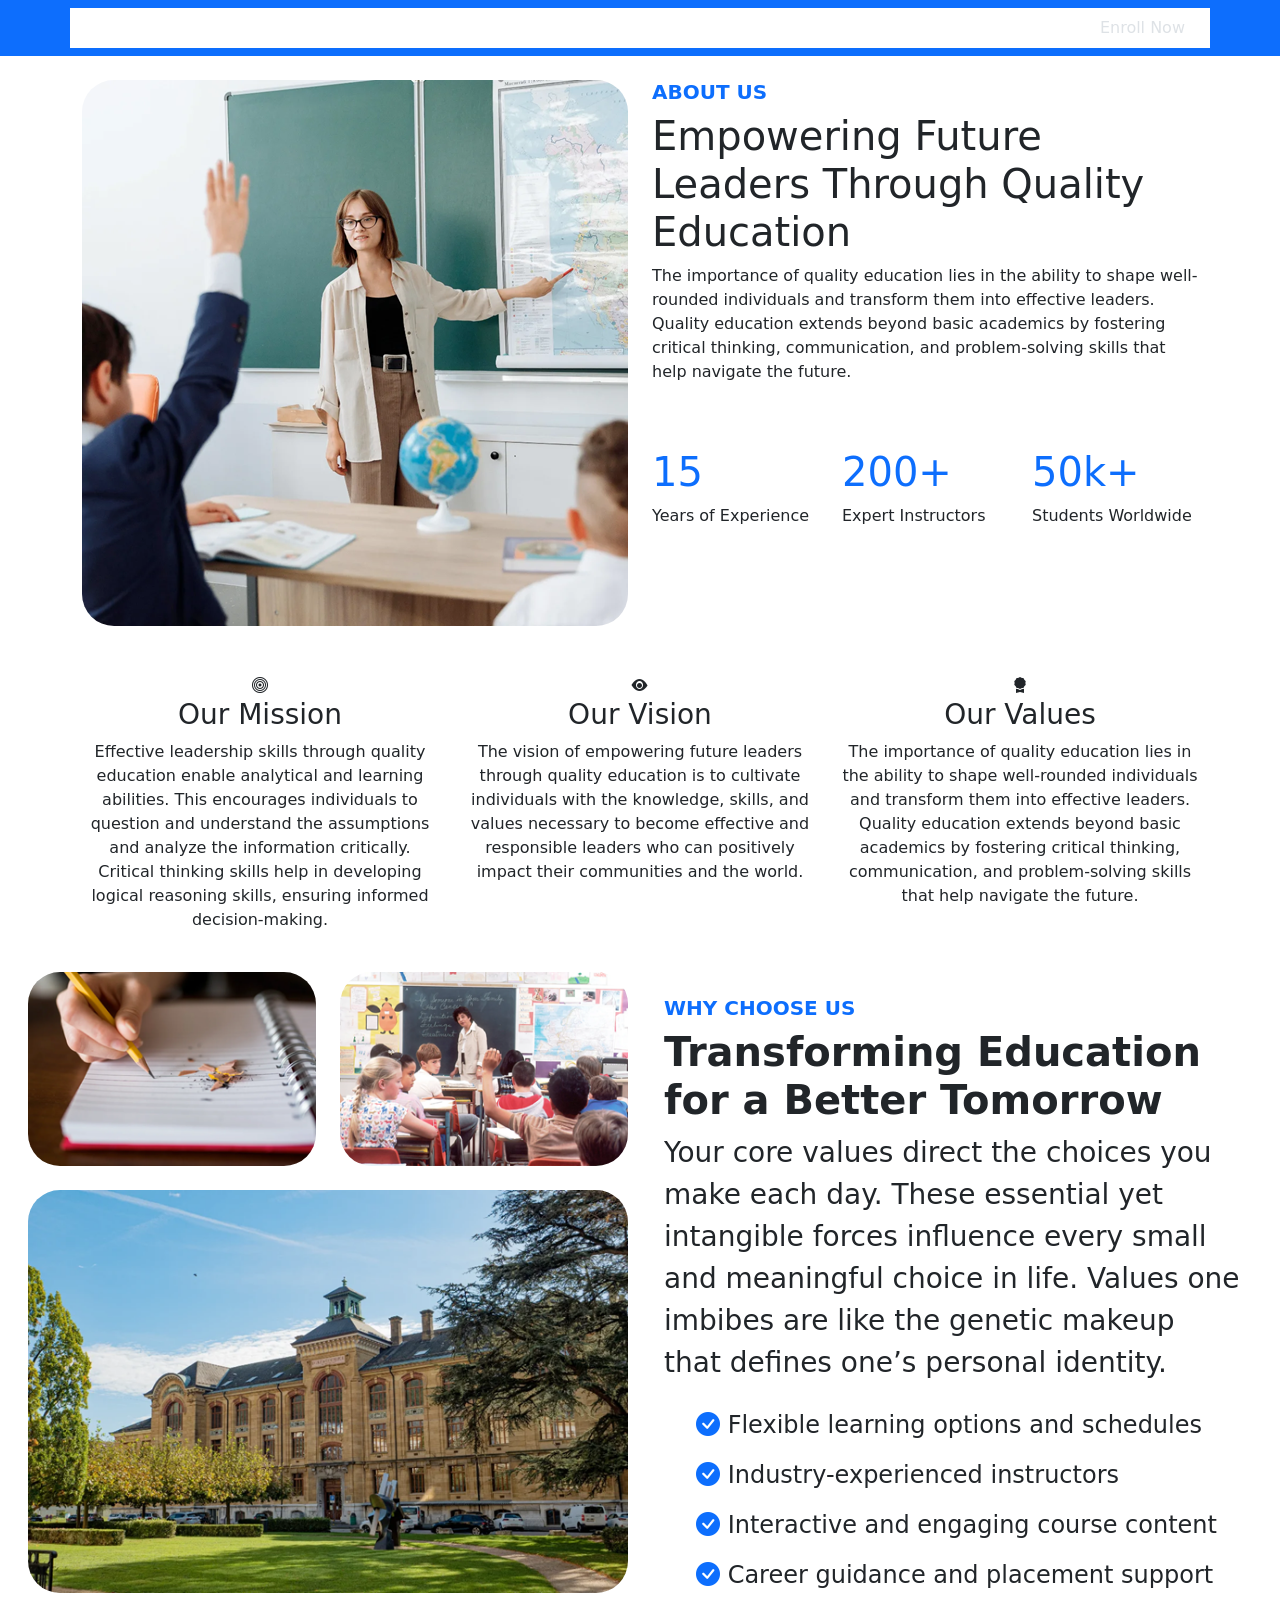
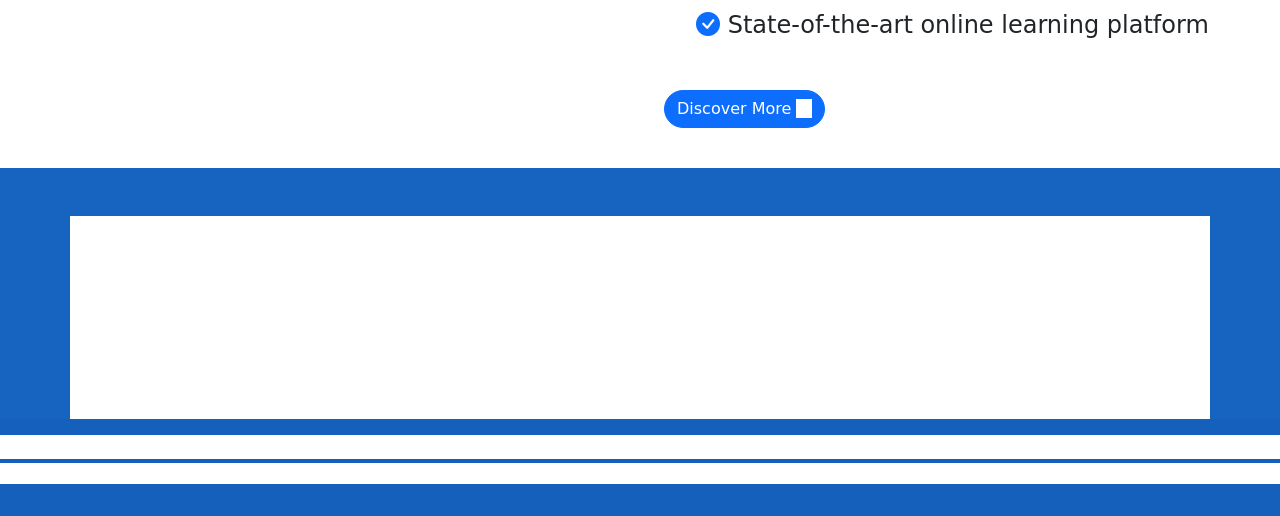
==== about.html @ 6a29ade0 "changed goat" ====
<!DOCTYPE html>
<html lang="en">
  <head>
    <meta charset="UTF-8" />
    <meta name="viewport" content="width=device-width, initial-scale=1.0" />
    <title>About Page</title>
    <!-- about page  -->
    <link
      href="https://cdn.jsdelivr.net/npm/bootstrap@5.3.7/dist/css/bootstrap.min.css"
      rel="stylesheet"/>
    <link
      rel="stylesheet"
      href="https://cdn.jsdelivr.net/npm/bootstrap-icons@1.13.1/font/bootstrap-icons.min.css"
    />
    <link rel="stylesheet" href="/dipak.css" />
    <link rel="stylesheet" href="/course.css">
  </head>
  <body>
    <header class="sticky-top">
        <nav class="navbar navbar-expand-lg navbar-dark sticky-top navbar bg-primary" data-bs-theme="dark">
            <div class="container">
                <a class="navbar-brand fw-bold" href="#">UpSkillLab</a>
                <button class="navbar-toggler" type="button" data-bs-toggle="collapse" data-bs-target="#navbarNav">
                    <span class="navbar-toggler-icon"></span>
                </button>
                <div class="collapse navbar-collapse" id="navbarNav">
                    <ul class="navbar-nav me-auto  mb-lg-0">
                         <li class="nav-item"><a class="nav-link " href="index.html">Home</a></li>
                        <li class="nav-item"><a class="nav-link active" href="about.html">About</a></li>
                        <li class="nav-item"><a class="nav-link" href="course.html">Courses</a></li>
                        <li class="nav-item"><a class="nav-link" href="instroctor.html">Instructors</a></li>
                        <li class="nav-item"><a class="nav-link" href="pricing.html">Pricing</a></li>
                        <li class="nav-item"><a class="nav-link" href="blog.html">Blog</a></li>
                        <li class="nav-item"><a class="nav-link" href="event.html">Event</a></li>
                        <li class="nav-item"><a class="nav-link" href="contact.html">Contact</a></li>
                    </ul>
                    <a href="enroll.html" class="btn btn-enroll" target="_blank">Enroll Now</a>
                </div>
            </div>
        </nav>
    </header>


    <section>
      <div class="container mb-5">
        <div class="row">
          <div class="col-md-6 mt-4">
            <img
              src="/image/education.png"
              class="rounded-5 img-fluid"
              alt="Images"
            />
          </div>
          <div class="col-md-6 mt-4">
            <h5 class="text-primary"><b>ABOUT US</b></h5>
            <h1>Empowering Future Leaders Through Quality Education</h1>
            <p>
              The importance of quality education lies in the ability to shape
              well-rounded individuals and transform them into effective
              leaders. Quality education extends beyond basic academics by
              fostering critical thinking, communication, and problem-solving
              skills that help navigate the future.
            </p>
            <div class="row  pt-5">
              <div class="col-md-4">
                <span><h1 class="text-primary">15</h1></span>
                <p>Years of Experience</p>
              </div>
              <div class="col-md-4">
                <span><h1 class="text-primary">200+</h1></span>
                <p>Expert Instructors</p>
              </div>
              <div class="col-md-4">
                <span><h1 class="text-primary">50k+</h1></span>
                <p>Students Worldwide</p>
              </div>
            </div>
          </div>
        </div>
      </div>
    </section>

    <!-- mission or vision section -->
    <section>
      <div class="container mb-4">
        <div class="row">
          <div class="col-md-4">
            <div class="centre"><i class="bi bi-bullseye"></i></div>
            <h3 class="centre">Our Mission</h3>
            <p class="centre">
              Effective leadership skills through quality education enable
              analytical and learning abilities. This encourages individuals to
              question and understand the assumptions and analyze the
              information critically. Critical thinking skills help in
              developing logical reasoning skills, ensuring informed
              decision-making.
            </p>
          </div>
          <div class="col-md-4">
            <div class="centre"><i class="bi bi-eye-fill hw"></i></div>
            <h3 class="centre">Our Vision</h3>
            <p class="centre">
              The vision of empowering future leaders through quality education
              is to cultivate individuals with the knowledge, skills, and values
              necessary to become effective and responsible leaders who can
              positively impact their communities and the world.
            </p>
          </div>
          <div class="col-md-4">
            <div class="centre"><i class="bi bi-award-fill"></i></div>
            <h3 class="centre">Our Values</h3>
            <p class="centre">
              The importance of quality education lies in the ability to shape well-rounded individuals and transform them into effective leaders. Quality education extends beyond basic academics by fostering critical thinking, communication, and problem-solving skills that help navigate the future.
          </div>
        </div>
      </div>
    </section>


    <!-- last section in about page -->
     <section>
      <div class="contanair">
        <div class="row mt-4 m-3">
          <div class="col-md-6">
            <div class="row mb-4">
              <div class="col-md-6">
                <img src="/image/book.png" class="rounded-5 img-fluid"  width="100%" alt="">
              </div>
              <div class="col-md-6">
                <img src="/image/students-3.png" class="rounded-5 img-fluid"  width="100%" alt="">
              </div>
            </div>
            <img src="/image/campus-8.png" class="rounded-5 img-fluid" alt="" width="100%">
          </div>
          <div class="col-md-6 p-4">
            <h5 class="text-primary"><b>WHY CHOOSE US</b></h5>
            <h1> <b>Transforming Education for a Better Tomorrow </b></h1>
            <p class="fs-3">Your core values direct the choices you make each day. These essential yet intangible forces influence every small and meaningful choice in life. Values one imbibes are like the genetic makeup that defines one’s personal identity.</p>
            <ul id="dotnone">
              <li><i class="bi bi-check-circle-fill text-primary"></i> Flexible learning options and schedules</li>
              <li><i class="bi bi-check-circle-fill text-primary"></i> Industry-experienced instructors</li>
              <li> <i class="bi bi-check-circle-fill text-primary"> </i> Interactive and engaging course content</li>
              <li> <i class="bi bi-check-circle-fill text-primary"> </i> Career guidance and placement support</li>
              <li> <i class="bi bi-check-circle-fill text-primary"> </i> State-of-the-art online learning platform</li>
            </ul>
            <a href="#" class="btn btn-primary mt-4 rounded-pill"> Discover More <i class="bi bi-arrow-right"></i> </a>

          </div>
        </div>
      </div>
     </section>



     <footer class="footer text-white pt-5" style="background-color: #1664c0;">
        <div class="container">
            <div class="row">
                <div class="col-lg-4 col-md-6 mb-4">
                    <h5 class="fw-bold">UpSkillLab</h5>
                    <p>
                        Cras fermentum odio eu feugiat lide par naso tierra. Justo eget nada terra videa magna derita
                        valies darta donna mare fermentum iaculis eu non diam phasellus.
                    </p>
                    <div class="d-flex gap-3 mt-3">
                        <span class="social-icon"><i class="bi bi-twitter"></i></span>
                        <span class="social-icon"><i class="bi bi-facebook"></i></span>
                        <span class="social-icon"><i class="bi bi-instagram"></i></span>
                        <span class="social-icon"><i class="bi bi-linkedin"></i></span>
                    </div>
                </div>
                <div class="col-lg-2 col-md-6 mb-4">
                    <h6 class="fw-bold">Useful Links</h6>
                    <ul class="list-unstyled">
                        <li>Home</li>
                        <li>About us</li>
                        <li>Services</li>
                        <li>Terms of service</li>
                        <li>Privacy policy</li>
                    </ul>
                </div>
                <div class="col-lg-3 col-md-6 mb-4">
                    <h6 class="fw-bold">Our Services</h6>
                    <ul class="list-unstyled">
                        <li>Web Design</li>
                        <li>Web Development</li>
                        <li>Product Management</li>
                        <li>Marketing</li>
                        <li>Graphic Design</li>
                    </ul>
                </div>
                <div class="col-lg-3 col-md-6 mb-4">
                    <h6 class="fw-bold">Contact Us</h6>
                    <p>A108 Adam Street<br>New York, NY 535022<br>United States</p>
                    <p><strong>Phone:</strong> +1 5589 55488 55<br>
                        <strong>Email:</strong> info@example.com
                    </p>
                </div>
            </div>
        </div>
        <div class="footer-bottom text-center py-3" style="background-color: #1460bb;">
            <p class="mb-1">© Copyright <strong>Learner</strong> All Rights Reserved</p>
            <p class="small">Designed by <a href="#" class="text-white text-decoration-none">BootstrapMade</a></p>
        </div>
    </footer>
     

    <script
      src="https://cdn.jsdelivr.net/npm/bootstrap@5.3.7/dist/js/bootstrap.bundle.min.js"
      integrity="sha384-ndDqU0Gzau9qJ1lfW4pNLlhNTkCfHzAVBReH9diLvGRem5+R9g2FzA8ZGN954O5Q"
      crossorigin="anonymous"
    ></script>
  </body>
</html>
---- dipak.css ----
*{
    background-color: #ffffff;
}

.hw{
    height: 70px;
    width: 70px;
}

.centre{
    text-align: center;
}

#dotnone{
     list-style-type: none;
    font-size: 24px;
    line-height: 50px;
}

.back{
    background-color: white;
}
---- course.css ----
.cardbtn{
    padding: 4px 10px;
    font-size: 12px;
    font-weight: 500;
    text-transform: uppercase;
    
}

.bi-star-fill{
    color: gold;
}
.bi-star-half{
    color: gold;
}

.position{
    display: flex;
    margin: 5px;
    margin-top: 5px;
    
}
.position p{
    padding: 10px 0px 0px 20px;
}
.nav_color{
     font-size: 28px;
            font-weight: 700;
            color: #0056d2;
}
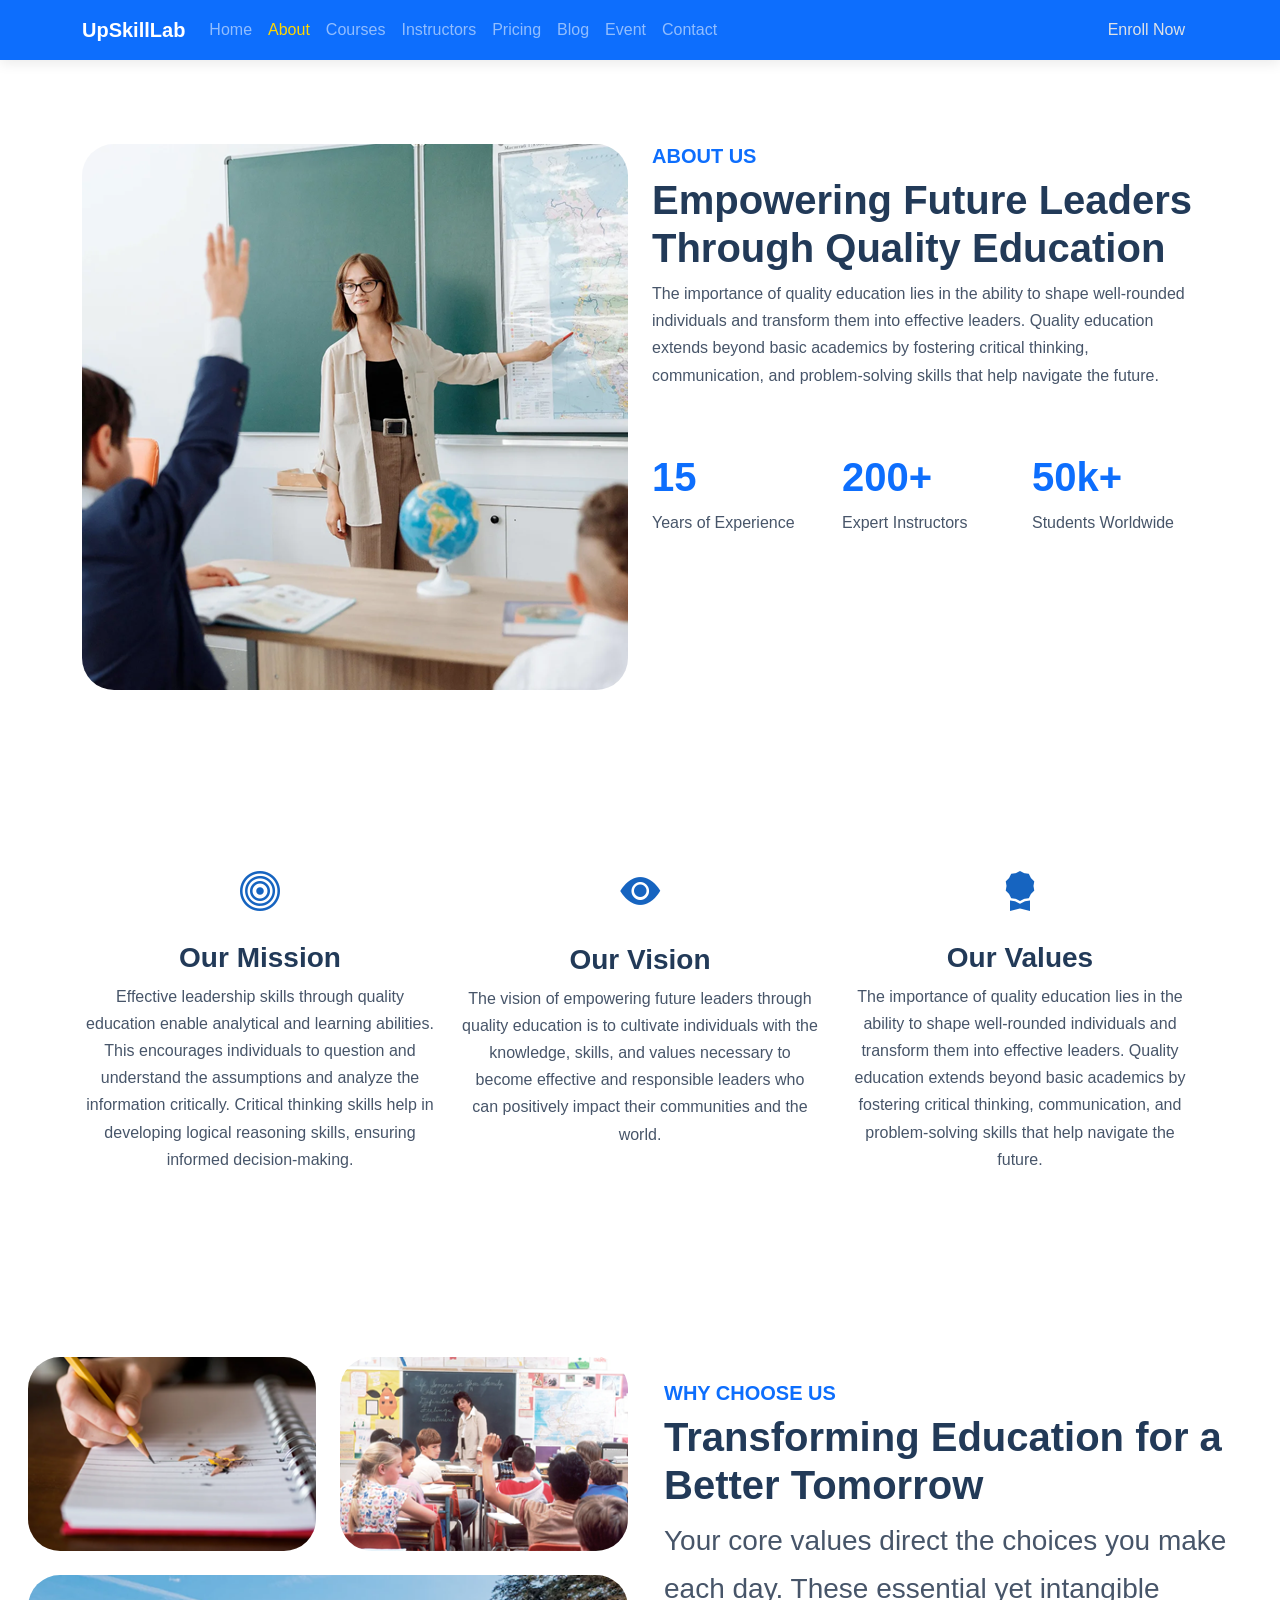
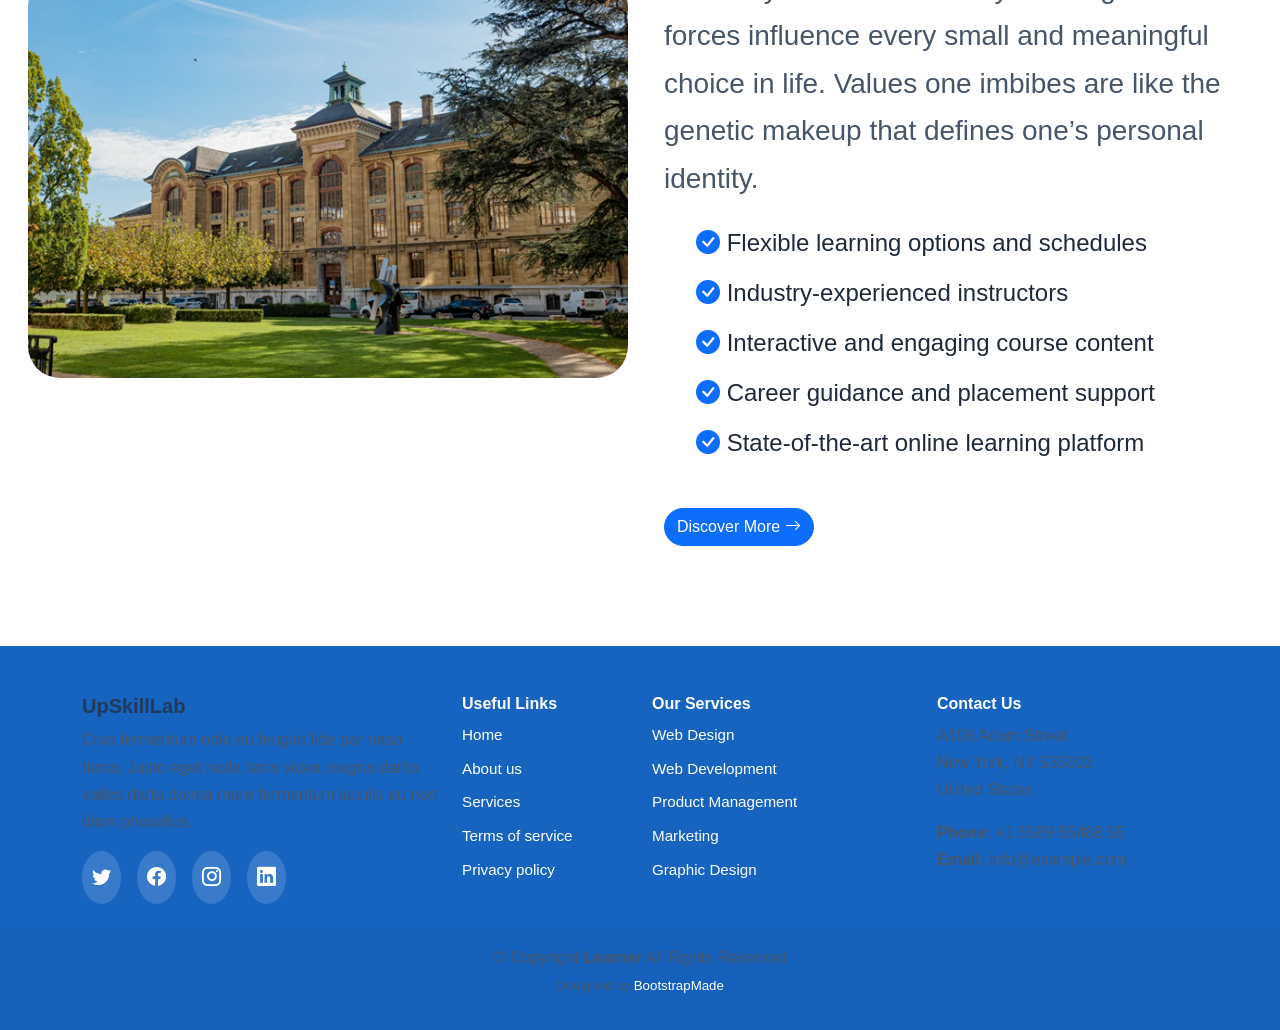
==== commit ff46bd4e: "chaged 2" ====
--- a/about.html
+++ b/about.html
@@ -12,8 +12,9 @@
       rel="stylesheet"
       href="https://cdn.jsdelivr.net/npm/bootstrap-icons@1.13.1/font/bootstrap-icons.min.css"
     />
-    <link rel="stylesheet" href="/dipak.css" />
-    <link rel="stylesheet" href="/course.css">
+    <link rel="stylesheet" href="css/about.css">
+    <link rel="stylesheet" href="css/dipak.css" />
+    <link rel="stylesheet" href="css/course.css">
   </head>
   <body>
     <header class="sticky-top">
@@ -46,7 +47,7 @@
         <div class="row">
           <div class="col-md-6 mt-4">
             <img
-              src="/image/education.png"
+              src="image/education.png"
               class="rounded-5 img-fluid"
               alt="Images"
             />
@@ -124,13 +125,13 @@
           <div class="col-md-6">
             <div class="row mb-4">
               <div class="col-md-6">
-                <img src="/image/book.png" class="rounded-5 img-fluid"  width="100%" alt="">
+                <img src="image/book.png" class="rounded-5 img-fluid"  width="100%" alt="">
               </div>
               <div class="col-md-6">
-                <img src="/image/students-3.png" class="rounded-5 img-fluid"  width="100%" alt="">
-              </div>
-            </div>
-            <img src="/image/campus-8.png" class="rounded-5 img-fluid" alt="" width="100%">
+                <img src="image/students-3.png" class="rounded-5 img-fluid"  width="100%" alt="">
+              </div>
+            </div>
+            <img src="image/campus-8.png" class="rounded-5 img-fluid" alt="" width="100%">
           </div>
           <div class="col-md-6 p-4">
             <h5 class="text-primary"><b>WHY CHOOSE US</b></h5>
@@ -208,6 +209,18 @@
       src="https://cdn.jsdelivr.net/npm/bootstrap@5.3.7/dist/js/bootstrap.bundle.min.js"
       integrity="sha384-ndDqU0Gzau9qJ1lfW4pNLlhNTkCfHzAVBReH9diLvGRem5+R9g2FzA8ZGN954O5Q"
       crossorigin="anonymous"
-    ></script>
+      const observer = new IntersectionObserver(entries) => {
+    entries.forEach(entry => {
+      if (entry.isIntersecting) {
+        entry.target.classList.add("show");
+      }
+    });
+  };
+
+  document.querySelectorAll("section, img, .col-md-4, .col-md-6").forEach((el) => {
+    el.classList.add("hidden");
+    observer.observe(el);
+  });
+     </script>
   </body>
 </html>
--- a/css/about.css
+++ b/css/about.css
@@ -0,0 +1,140 @@
+/* 🌟 Base Styling */
+body {
+  font-family: 'Poppins', sans-serif;
+  line-height: 1.7;
+  color: #1e293b;
+  background-color: #fff;
+  scroll-behavior: smooth;
+}
+
+h1, h2, h3, h4, h5 {
+  font-weight: 700;
+  color: #223a58;
+}
+
+p {
+  font-size: 1rem;
+  color: #475569;
+}
+
+/* 🌟 Navbar */
+.navbar {
+  transition: all 0.3s ease;
+}
+.navbar.sticky-top {
+  box-shadow: 0 4px 12px rgba(0,0,0,0.08);
+}
+.nav-link {
+  position: relative;
+  font-weight: 500;
+  transition: color 0.3s ease;
+}
+.nav-link:hover, .nav-link.active {
+  color: #ffd700 !important;
+}
+.nav-link::after {
+  content: "";
+  position: absolute;
+  left: 0;
+  bottom: -4px;
+  width: 0;
+  height: 2px;
+  background: #ffd700;
+  transition: width 0.3s ease-in-out;
+}
+.nav-link:hover::after {
+  width: 100%;
+}
+
+/* 🌟 Section Spacing */
+section {
+  padding: 60px 0;
+}
+
+/* 🌟 Scroll Animations */
+.hidden {
+  opacity: 0;
+  transform: translateY(40px);
+  transition: all 1s ease-out;
+}
+.show {
+  opacity: 1;
+  transform: translateY(0);
+}
+
+/* 🌟 Image Effects */
+img {
+  transition: transform 0.6s ease, filter 0.6s ease;
+}
+img:hover {
+  transform: scale(1.08);
+  filter: brightness(1.05);
+}
+
+/* 🌟 Card Effects */
+.col-md-4, .col-md-6 {
+  transition: transform 0.4s ease, box-shadow 0.4s ease;
+}
+.col-md-4:hover, .col-md-6:hover {
+  transform: translateY(-10px);
+  box-shadow: 0 10px 25px rgba(0,0,0,0.12);
+  border-radius: 12px;
+}
+
+/* 🌟 Icons */
+.centre i {
+  font-size: 2.5rem;
+  color: #1664c0;
+  margin-bottom: 15px;
+  display: inline-block;
+  transition: transform 0.4s ease;
+}
+.centre i:hover {
+  transform: rotate(15deg) scale(1.2);
+}
+
+/* 🌟 Buttons */
+.btn {
+  transition: all 0.3s ease;
+}
+.btn:hover {
+  transform: translateY(-3px);
+  box-shadow: 0 8px 20px rgba(22,100,192,0.4);
+}
+
+/* 🌟 Footer */
+.footer {
+  font-size: 0.95rem;
+}
+.footer ul li {
+  margin-bottom: 8px;
+  cursor: pointer;
+  transition: color 0.3s;
+}
+.footer ul li:hover {
+  color: #ffd700;
+}
+.social-icon {
+  font-size: 1.2rem;
+  padding: 10px;
+  background: rgba(255,255,255,0.15);
+  border-radius: 50%;
+  transition: all 0.3s ease;
+}
+.social-icon:hover {
+  background: #ffd700;
+  color: #1e293b;
+  transform: scale(1.2);
+}
+
+/* 🌟 Keyframes for Smooth Entry */
+@keyframes fadeUp {
+  from {
+    opacity: 0;
+    transform: translateY(40px);
+  }
+  to {
+    opacity: 1;
+    transform: translateY(0);
+  }
+}
--- a/css/dipak.css
+++ b/css/dipak.css
@@ -0,0 +1,23 @@
+/* *{
+    background-color: #ffffff;
+} */
+
+.hw{
+    height: 70px;
+    width: 70px;
+}
+
+.centre{
+    text-align: center;
+}
+
+#dotnone{
+     list-style-type: none;
+    font-size: 24px;
+    line-height: 50px;
+}
+
+.back{
+    background-color: white;
+}
+
--- a/css/course.css
+++ b/css/course.css
@@ -0,0 +1,29 @@
+.cardbtn{
+    padding: 4px 10px;
+    font-size: 12px;
+    font-weight: 500;
+    text-transform: uppercase;
+    
+}
+
+.bi-star-fill{
+    color: gold;
+}
+.bi-star-half{
+    color: gold;
+}
+
+.position{
+    display: flex;
+    margin: 5px;
+    margin-top: 5px;
+    
+}
+.position p{
+    padding: 10px 0px 0px 20px;
+}
+.nav_color{
+     font-size: 28px;
+            font-weight: 700;
+            color: #0056d2;
+}
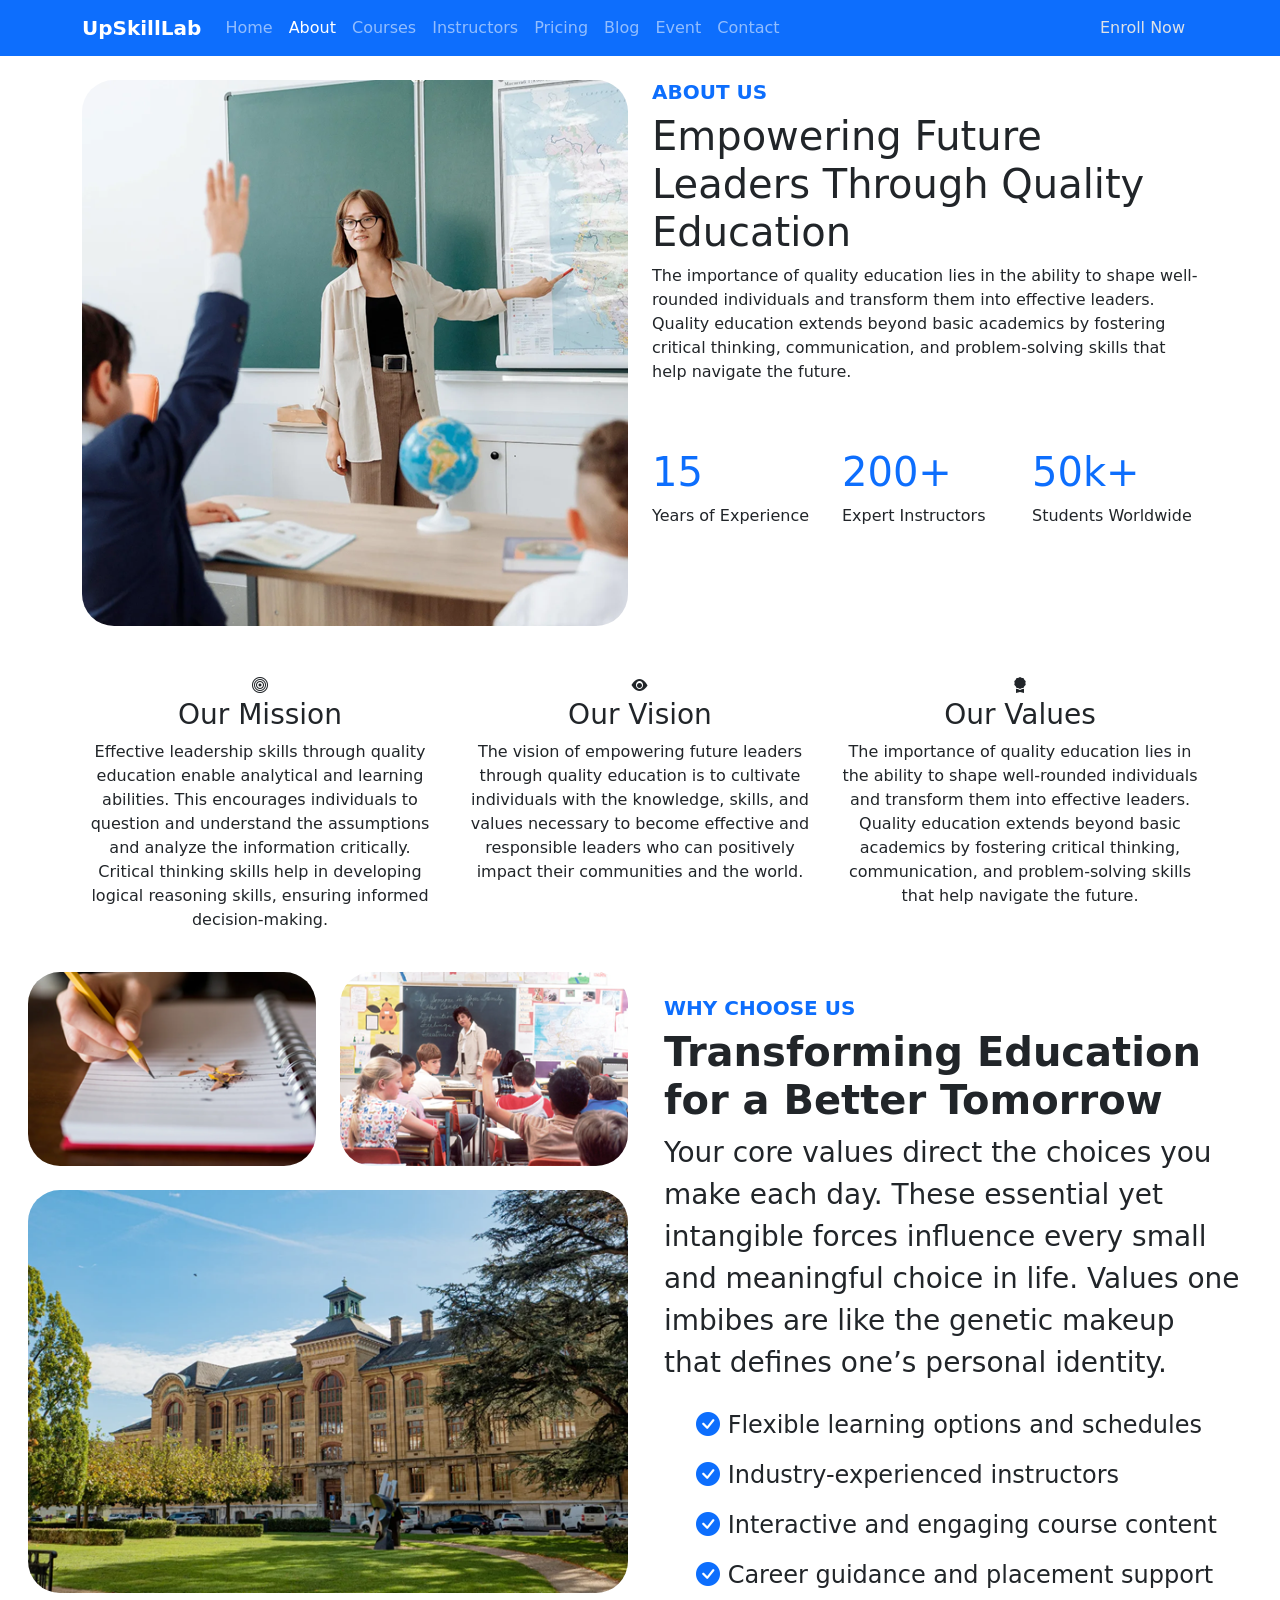
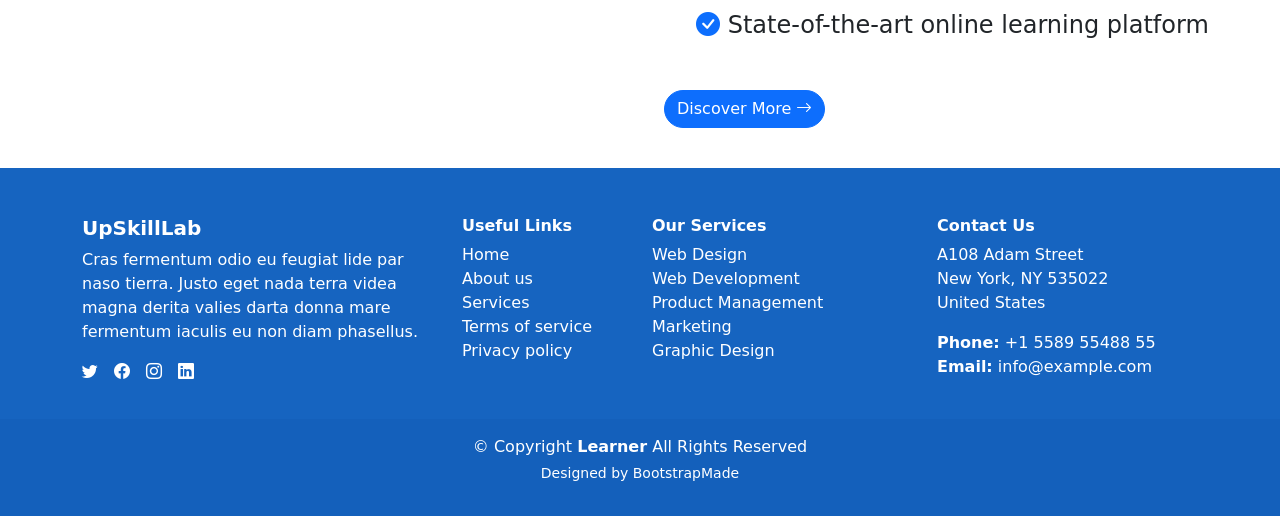
==== commit ecb09ed6: "update about" ====
--- a/about.html
+++ b/about.html
@@ -12,7 +12,7 @@
       rel="stylesheet"
       href="https://cdn.jsdelivr.net/npm/bootstrap-icons@1.13.1/font/bootstrap-icons.min.css"
     />
-    <link rel="stylesheet" href="css/about.css">
+   
     <link rel="stylesheet" href="css/dipak.css" />
     <link rel="stylesheet" href="css/course.css">
   </head>
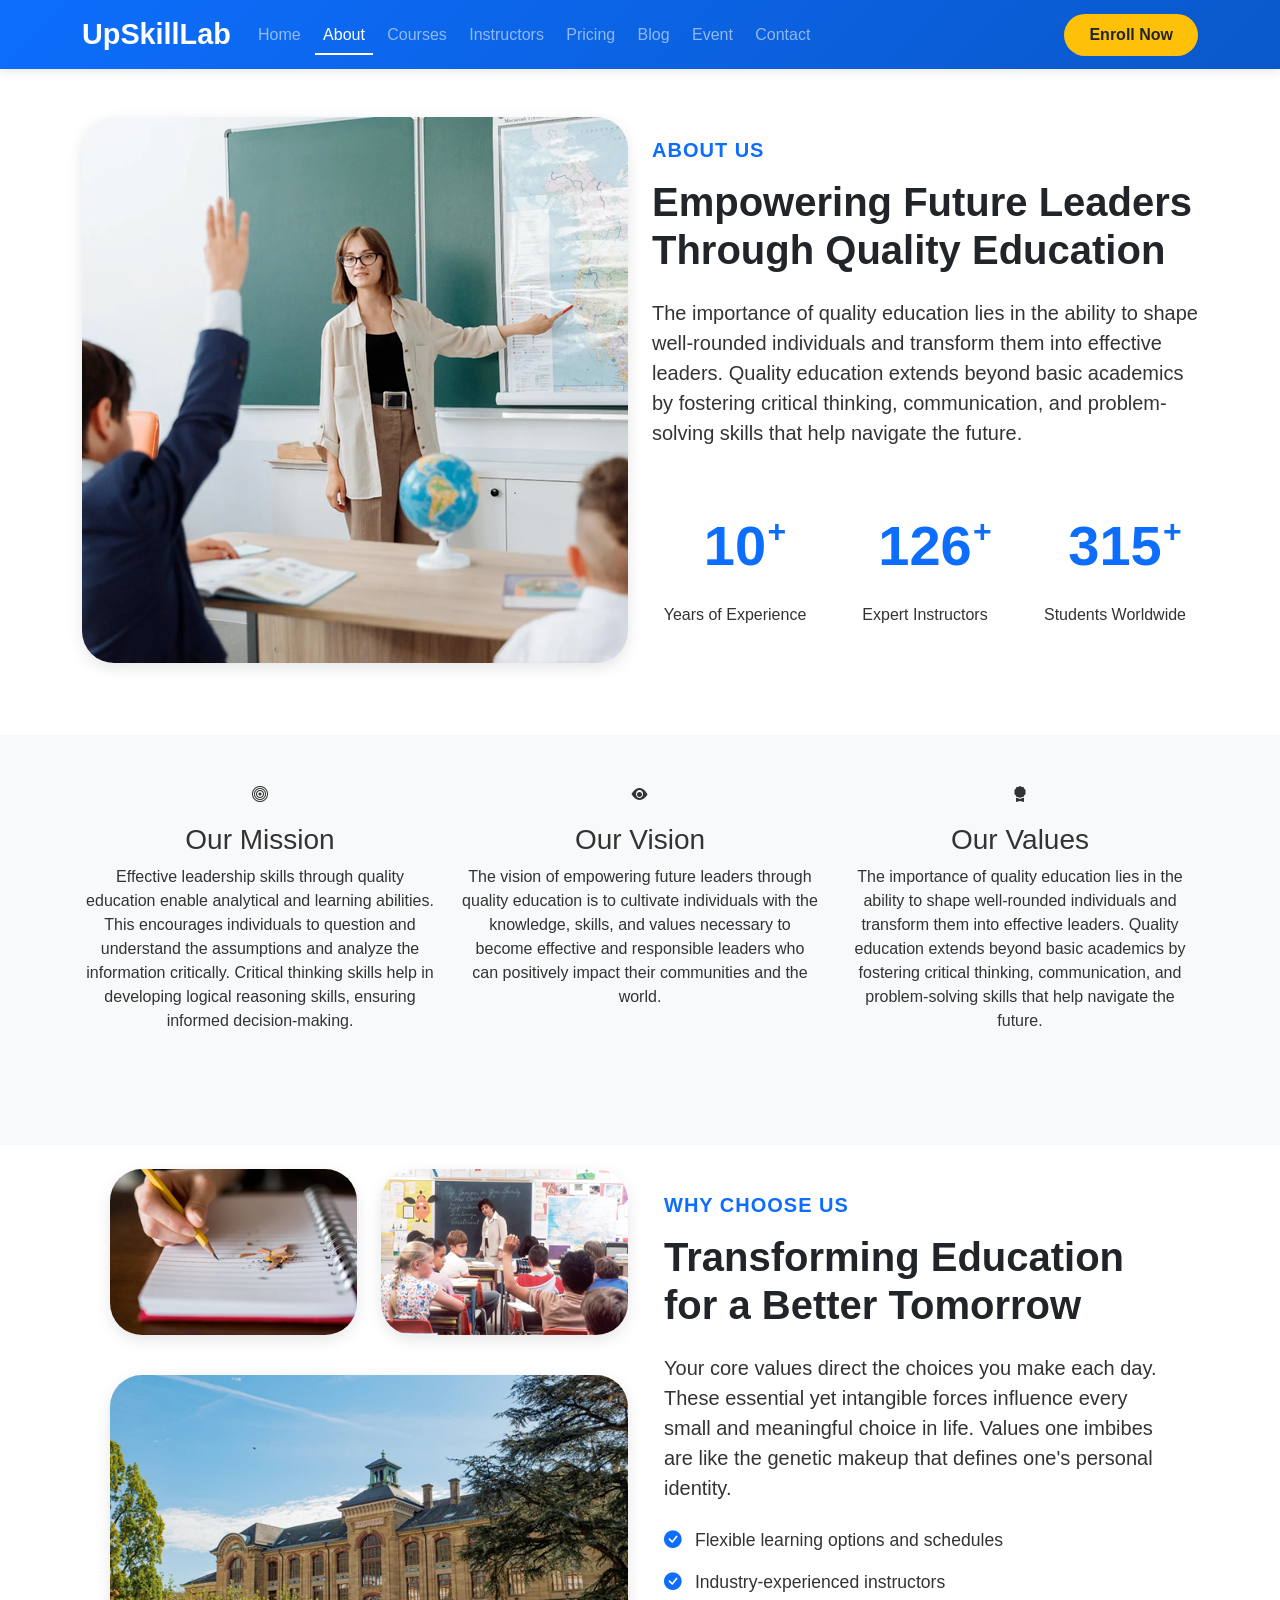
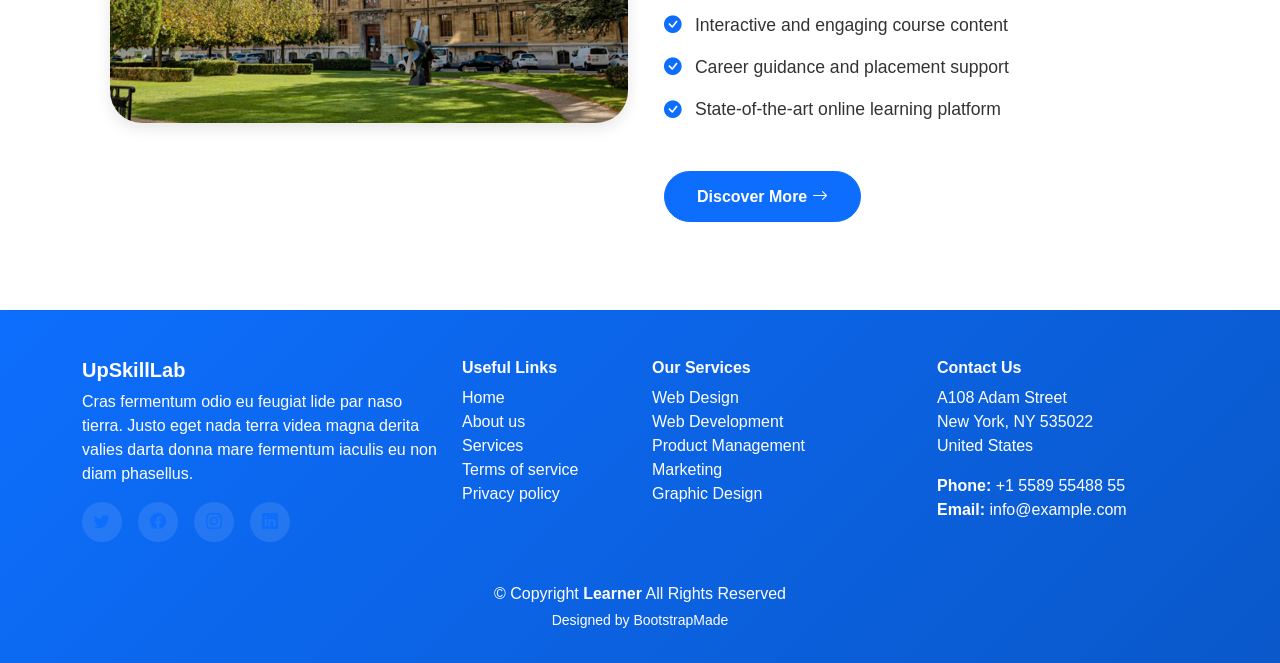
==== commit ead3d3f5: "changed atest" ====
--- a/about.html
+++ b/about.html
@@ -12,9 +12,205 @@
       rel="stylesheet"
       href="https://cdn.jsdelivr.net/npm/bootstrap-icons@1.13.1/font/bootstrap-icons.min.css"
     />
-   
-    <link rel="stylesheet" href="css/dipak.css" />
-    <link rel="stylesheet" href="css/course.css">
+    <style>
+      /* Custom CSS for enhanced styling */
+      :root {
+        --primary: #0d6efd;
+        --primary-dark: #0a58ca;
+        --secondary: #6c757d;
+        --light: #f8f9fa;
+        --dark: #212529;
+      }
+      
+      body {
+        font-family: 'Segoe UI', Tahoma, Geneva, Verdana, sans-serif;
+        color: #333;
+        overflow-x: hidden;
+      }
+      
+      /* Improved navbar */
+      .navbar {
+        box-shadow: 0 2px 10px rgba(0,0,0,0.1);
+        background: linear-gradient(135deg, var(--primary), var(--primary-dark)) !important;
+      }
+      
+      .navbar-brand {
+        font-size: 1.8rem;
+      }
+      
+      .nav-link {
+        font-weight: 500;
+        position: relative;
+        margin: 0 0.2rem;
+      }
+      
+      .nav-link::after {
+        content: '';
+        position: absolute;
+        bottom: 0;
+        left: 0;
+        width: 0;
+        height: 2px;
+        background-color: white;
+        transition: width 0.3s ease;
+      }
+      
+      .nav-link:hover::after,
+      .nav-link.active::after {
+        width: 100%;
+      }
+      
+      .btn-enroll {
+        background-color: #ffc107;
+        color: var(--dark);
+        font-weight: 600;
+        padding: 0.5rem 1.5rem;
+        border-radius: 50px;
+        transition: all 0.3s ease;
+      }
+      
+      .btn-enroll:hover {
+        transform: translateY(-3px);
+        box-shadow: 0 4px 8px rgba(0,0,0,0.15);
+      }
+      
+      /* Hero section improvements */
+      h1 {
+        font-weight: 700;
+        margin-bottom: 1.5rem;
+        color: var(--dark);
+      }
+      
+      h5.text-primary {
+        letter-spacing: 1px;
+        margin-bottom: 1rem;
+      }
+      
+      /* Mission/Vision section */
+      .centre {
+        text-align: center;
+      }
+      
+      .centre i {
+        font-size: 2.5rem;
+        color: var(--primary);
+        margin-bottom: 1.5rem;
+        display: inline-block;
+        padding: 1.5rem;
+        background-color: rgba(13, 110, 253, 0.1);
+        border-radius: 50%;
+        transition: all 0.3s ease;
+      }
+      
+      .centre:hover i {
+        transform: scale(1.1) rotate(5deg);
+        background-color: rgba(13, 110, 253, 0.2);
+      }
+      
+      /* Why choose us section */
+      #dotnone {
+        list-style: none;
+        padding-left: 0;
+      }
+      
+      #dotnone li {
+        padding: 0.5rem 0;
+        font-size: 1.1rem;
+      }
+      
+      /* Footer improvements */
+      .footer {
+        background: linear-gradient(135deg, var(--primary), var(--primary-dark)) !important;
+        margin-top: 4rem;
+      }
+      
+      .social-icon {
+        display: inline-flex;
+        align-items: center;
+        justify-content: center;
+        width: 40px;
+        height: 40px;
+        border-radius: 50%;
+        background-color: rgba(255, 255, 255, 0.1);
+        transition: all 0.3s ease;
+      }
+      
+      .social-icon:hover {
+        background-color: rgba(255, 255, 255, 0.2);
+        transform: translateY(-3px);
+      }
+      
+      /* Animations */
+      .hidden {
+        opacity: 0;
+        transform: translateY(30px);
+        transition: all 0.8s ease;
+      }
+      
+      .show {
+        opacity: 1;
+        transform: translateY(0);
+      }
+      
+      /* Stats counter */
+      .col-md-4 h1 {
+        font-size: 3.5rem;
+        font-weight: 800;
+        position: relative;
+        display: inline-block;
+      }
+      
+      .col-md-4 h1::after {
+        content: '+';
+        position: absolute;
+        top: 0;
+        right: -20px;
+        font-size: 2rem;
+      }
+      
+      .col-md-4:nth-child(3) h1::after {
+        content: '+';
+      }
+      
+      /* Image styling */
+      img.rounded-5 {
+        box-shadow: 0 5px 15px rgba(0,0,0,0.1);
+        transition: all 0.5s ease;
+      }
+      
+      img.rounded-5:hover {
+        transform: scale(1.02);
+        box-shadow: 0 8px 25px rgba(0,0,0,0.15);
+      }
+      
+      /* Button styling */
+      .btn-primary {
+        padding: 0.8rem 2rem;
+        font-weight: 600;
+        transition: all 0.3s ease;
+      }
+      
+      .btn-primary:hover {
+        transform: translateY(-3px);
+        box-shadow: 0 5px 15px rgba(13, 110, 253, 0.4);
+      }
+      
+      /* Responsive adjustments */
+      @media (max-width: 768px) {
+        h1 {
+          font-size: 2rem;
+        }
+        
+        .centre i {
+          font-size: 2rem;
+          padding: 1rem;
+        }
+        
+        .col-md-4 h1 {
+          font-size: 2.5rem;
+        }
+      }
+    </style>
   </head>
   <body>
     <header class="sticky-top">
@@ -41,38 +237,37 @@
         </nav>
     </header>
 
-
-    <section>
-      <div class="container mb-5">
-        <div class="row">
+    <section class="hidden">
+      <div class="container mb-5 py-4">
+        <div class="row align-items-center">
           <div class="col-md-6 mt-4">
             <img
               src="image/education.png"
               class="rounded-5 img-fluid"
-              alt="Images"
+              alt="Education Image"
             />
           </div>
           <div class="col-md-6 mt-4">
             <h5 class="text-primary"><b>ABOUT US</b></h5>
             <h1>Empowering Future Leaders Through Quality Education</h1>
-            <p>
+            <p class="lead">
               The importance of quality education lies in the ability to shape
               well-rounded individuals and transform them into effective
               leaders. Quality education extends beyond basic academics by
               fostering critical thinking, communication, and problem-solving
               skills that help navigate the future.
             </p>
-            <div class="row  pt-5">
-              <div class="col-md-4">
+            <div class="row pt-5">
+              <div class="col-md-4 text-center">
                 <span><h1 class="text-primary">15</h1></span>
                 <p>Years of Experience</p>
               </div>
-              <div class="col-md-4">
+              <div class="col-md-4 text-center">
                 <span><h1 class="text-primary">200+</h1></span>
                 <p>Expert Instructors</p>
               </div>
-              <div class="col-md-4">
-                <span><h1 class="text-primary">50k+</h1></span>
+              <div class="col-md-4 text-center">
+                <span><h1 class="text-primary">500+</h1></span>
                 <p>Students Worldwide</p>
               </div>
             </div>
@@ -82,13 +277,13 @@
     </section>
 
     <!-- mission or vision section -->
-    <section>
+    <section class="bg-light py-5 hidden">
       <div class="container mb-4">
         <div class="row">
-          <div class="col-md-4">
-            <div class="centre"><i class="bi bi-bullseye"></i></div>
-            <h3 class="centre">Our Mission</h3>
-            <p class="centre">
+          <div class="col-md-4 mb-4">
+            <div class="text-center"><i class="bi bi-bullseye"></i></div>
+            <h3 class="text-center mt-3">Our Mission</h3>
+            <p class="text-center">
               Effective leadership skills through quality education enable
               analytical and learning abilities. This encourages individuals to
               question and understand the assumptions and analyze the
@@ -97,63 +292,60 @@
               decision-making.
             </p>
           </div>
-          <div class="col-md-4">
-            <div class="centre"><i class="bi bi-eye-fill hw"></i></div>
-            <h3 class="centre">Our Vision</h3>
-            <p class="centre">
+          <div class="col-md-4 mb-4">
+            <div class="text-center"><i class="bi bi-eye-fill"></i></div>
+            <h3 class="text-center mt-3">Our Vision</h3>
+            <p class="text-center">
               The vision of empowering future leaders through quality education
               is to cultivate individuals with the knowledge, skills, and values
               necessary to become effective and responsible leaders who can
               positively impact their communities and the world.
             </p>
           </div>
-          <div class="col-md-4">
-            <div class="centre"><i class="bi bi-award-fill"></i></div>
-            <h3 class="centre">Our Values</h3>
-            <p class="centre">
+          <div class="col-md-4 mb-4">
+            <div class="text-center"><i class="bi bi-award-fill"></i></div>
+            <h3 class="text-center mt-3">Our Values</h3>
+            <p class="text-center">
               The importance of quality education lies in the ability to shape well-rounded individuals and transform them into effective leaders. Quality education extends beyond basic academics by fostering critical thinking, communication, and problem-solving skills that help navigate the future.
+            </p>
           </div>
         </div>
       </div>
     </section>
 
-
     <!-- last section in about page -->
-     <section>
-      <div class="contanair">
+     <section class="hidden">
+      <div class="container">
         <div class="row mt-4 m-3">
           <div class="col-md-6">
             <div class="row mb-4">
-              <div class="col-md-6">
-                <img src="image/book.png" class="rounded-5 img-fluid"  width="100%" alt="">
+              <div class="col-md-6 mb-3">
+                <img src="image/book.png" class="rounded-5 img-fluid"  width="100%" alt="Book Image">
               </div>
-              <div class="col-md-6">
-                <img src="image/students-3.png" class="rounded-5 img-fluid"  width="100%" alt="">
+              <div class="col-md-6 mb-3">
+                <img src="image/students-3.png" class="rounded-5 img-fluid"  width="100%" alt="Students Image">
               </div>
             </div>
-            <img src="image/campus-8.png" class="rounded-5 img-fluid" alt="" width="100%">
+            <img src="image/campus-8.png" class="rounded-5 img-fluid" alt="Campus Image" width="100%">
           </div>
           <div class="col-md-6 p-4">
             <h5 class="text-primary"><b>WHY CHOOSE US</b></h5>
             <h1> <b>Transforming Education for a Better Tomorrow </b></h1>
-            <p class="fs-3">Your core values direct the choices you make each day. These essential yet intangible forces influence every small and meaningful choice in life. Values one imbibes are like the genetic makeup that defines one’s personal identity.</p>
+            <p class="fs-5">Your core values direct the choices you make each day. These essential yet intangible forces influence every small and meaningful choice in life. Values one imbibes are like the genetic makeup that defines one's personal identity.</p>
             <ul id="dotnone">
-              <li><i class="bi bi-check-circle-fill text-primary"></i> Flexible learning options and schedules</li>
-              <li><i class="bi bi-check-circle-fill text-primary"></i> Industry-experienced instructors</li>
-              <li> <i class="bi bi-check-circle-fill text-primary"> </i> Interactive and engaging course content</li>
-              <li> <i class="bi bi-check-circle-fill text-primary"> </i> Career guidance and placement support</li>
-              <li> <i class="bi bi-check-circle-fill text-primary"> </i> State-of-the-art online learning platform</li>
+              <li><i class="bi bi-check-circle-fill text-primary me-2"></i> Flexible learning options and schedules</li>
+              <li><i class="bi bi-check-circle-fill text-primary me-2"></i> Industry-experienced instructors</li>
+              <li> <i class="bi bi-check-circle-fill text-primary me-2"> </i> Interactive and engaging course content</li>
+              <li> <i class="bi bi-check-circle-fill text-primary me-2"> </i> Career guidance and placement support</li>
+              <li> <i class="bi bi-check-circle-fill text-primary me-2"> </i> State-of-the-art online learning platform</li>
             </ul>
             <a href="#" class="btn btn-primary mt-4 rounded-pill"> Discover More <i class="bi bi-arrow-right"></i> </a>
-
           </div>
         </div>
       </div>
      </section>
 
-
-
-     <footer class="footer text-white pt-5" style="background-color: #1664c0;">
+     <footer class="footer text-white pt-5">
         <div class="container">
             <div class="row">
                 <div class="col-lg-4 col-md-6 mb-4">
@@ -163,30 +355,30 @@
                         valies darta donna mare fermentum iaculis eu non diam phasellus.
                     </p>
                     <div class="d-flex gap-3 mt-3">
-                        <span class="social-icon"><i class="bi bi-twitter"></i></span>
-                        <span class="social-icon"><i class="bi bi-facebook"></i></span>
-                        <span class="social-icon"><i class="bi bi-instagram"></i></span>
-                        <span class="social-icon"><i class="bi bi-linkedin"></i></span>
+                        <a href="#" class="social-icon"><i class="bi bi-twitter"></i></a>
+                        <a href="#" class="social-icon"><i class="bi bi-facebook"></i></a>
+                        <a href="#" class="social-icon"><i class="bi bi-instagram"></i></a>
+                        <a href="#" class="social-icon"><i class="bi bi-linkedin"></i></a>
                     </div>
                 </div>
                 <div class="col-lg-2 col-md-6 mb-4">
                     <h6 class="fw-bold">Useful Links</h6>
                     <ul class="list-unstyled">
-                        <li>Home</li>
-                        <li>About us</li>
-                        <li>Services</li>
-                        <li>Terms of service</li>
-                        <li>Privacy policy</li>
+                        <li><a href="#" class="text-white text-decoration-none">Home</a></li>
+                        <li><a href="#" class="text-white text-decoration-none">About us</a></li>
+                        <li><a href="#" class="text-white text-decoration-none">Services</a></li>
+                        <li><a href="#" class="text-white text-decoration-none">Terms of service</a></li>
+                        <li><a href="#" class="text-white text-decoration-none">Privacy policy</a></li>
                     </ul>
                 </div>
                 <div class="col-lg-3 col-md-6 mb-4">
                     <h6 class="fw-bold">Our Services</h6>
                     <ul class="list-unstyled">
-                        <li>Web Design</li>
-                        <li>Web Development</li>
-                        <li>Product Management</li>
-                        <li>Marketing</li>
-                        <li>Graphic Design</li>
+                        <li><a href="#" class="text-white text-decoration-none">Web Design</a></li>
+                        <li><a href="#" class="text-white text-decoration-none">Web Development</a></li>
+                        <li><a href="#" class="text-white text-decoration-none">Product Management</a></li>
+                        <li><a href="#" class="text-white text-decoration-none">Marketing</a></li>
+                        <li><a href="#" class="text-white text-decoration-none">Graphic Design</a></li>
                     </ul>
                 </div>
                 <div class="col-lg-3 col-md-6 mb-4">
@@ -198,29 +390,79 @@
                 </div>
             </div>
         </div>
-        <div class="footer-bottom text-center py-3" style="background-color: #1460bb;">
+        <div class="footer-bottom text-center py-3">
             <p class="mb-1">© Copyright <strong>Learner</strong> All Rights Reserved</p>
             <p class="small">Designed by <a href="#" class="text-white text-decoration-none">BootstrapMade</a></p>
         </div>
     </footer>
-     
 
     <script
       src="https://cdn.jsdelivr.net/npm/bootstrap@5.3.7/dist/js/bootstrap.bundle.min.js"
       integrity="sha384-ndDqU0Gzau9qJ1lfW4pNLlhNTkCfHzAVBReH9diLvGRem5+R9g2FzA8ZGN954O5Q"
-      crossorigin="anonymous"
-      const observer = new IntersectionObserver(entries) => {
-    entries.forEach(entry => {
-      if (entry.isIntersecting) {
-        entry.target.classList.add("show");
-      }
-    });
-  };
-
-  document.querySelectorAll("section, img, .col-md-4, .col-md-6").forEach((el) => {
-    el.classList.add("hidden");
-    observer.observe(el);
-  });
-     </script>
+      crossorigin="anonymous">
+    </script>
+    
+    <script>
+      // Intersection Observer for scroll animations
+      document.addEventListener('DOMContentLoaded', function() {
+        const observer = new IntersectionObserver((entries) => {
+          entries.forEach(entry => {
+            if (entry.isIntersecting) {
+              entry.target.classList.add('show');
+            }
+          });
+        }, {
+          threshold: 0.1
+        });
+
+        document.querySelectorAll('.hidden').forEach((el) => {
+          observer.observe(el);
+        });
+
+        // Stats counter animation
+        const counters = document.querySelectorAll('.col-md-4 h1');
+        let started = false;
+
+        function startCounters() {
+          if (started) return;
+          started = true;
+          
+          counters.forEach(counter => {
+            const target = +counter.innerText.replace('+', '');
+            let count = 0;
+            const duration = 2000;
+            const increment = target / (duration / 20);
+            
+            const updateCount = () => {
+              if (count < target) {
+                count += increment;
+                counter.innerText = Math.ceil(count);
+                setTimeout(updateCount, 20);
+              } else {
+                counter.innerText = target;
+              }
+            };
+            
+            updateCount();
+          });
+        }
+
+        // Check if stats section is in view
+        const statsSection = document.querySelector('.row.pt-5');
+        const statsObserver = new IntersectionObserver((entries) => {
+          entries.forEach(entry => {
+            if (entry.isIntersecting) {
+              startCounters();
+            }
+          });
+        }, {
+          threshold: 0.5
+        });
+
+        if (statsSection) {
+          statsObserver.observe(statsSection);
+        }
+      });
+    </script>
   </body>
-</html>
+</html>
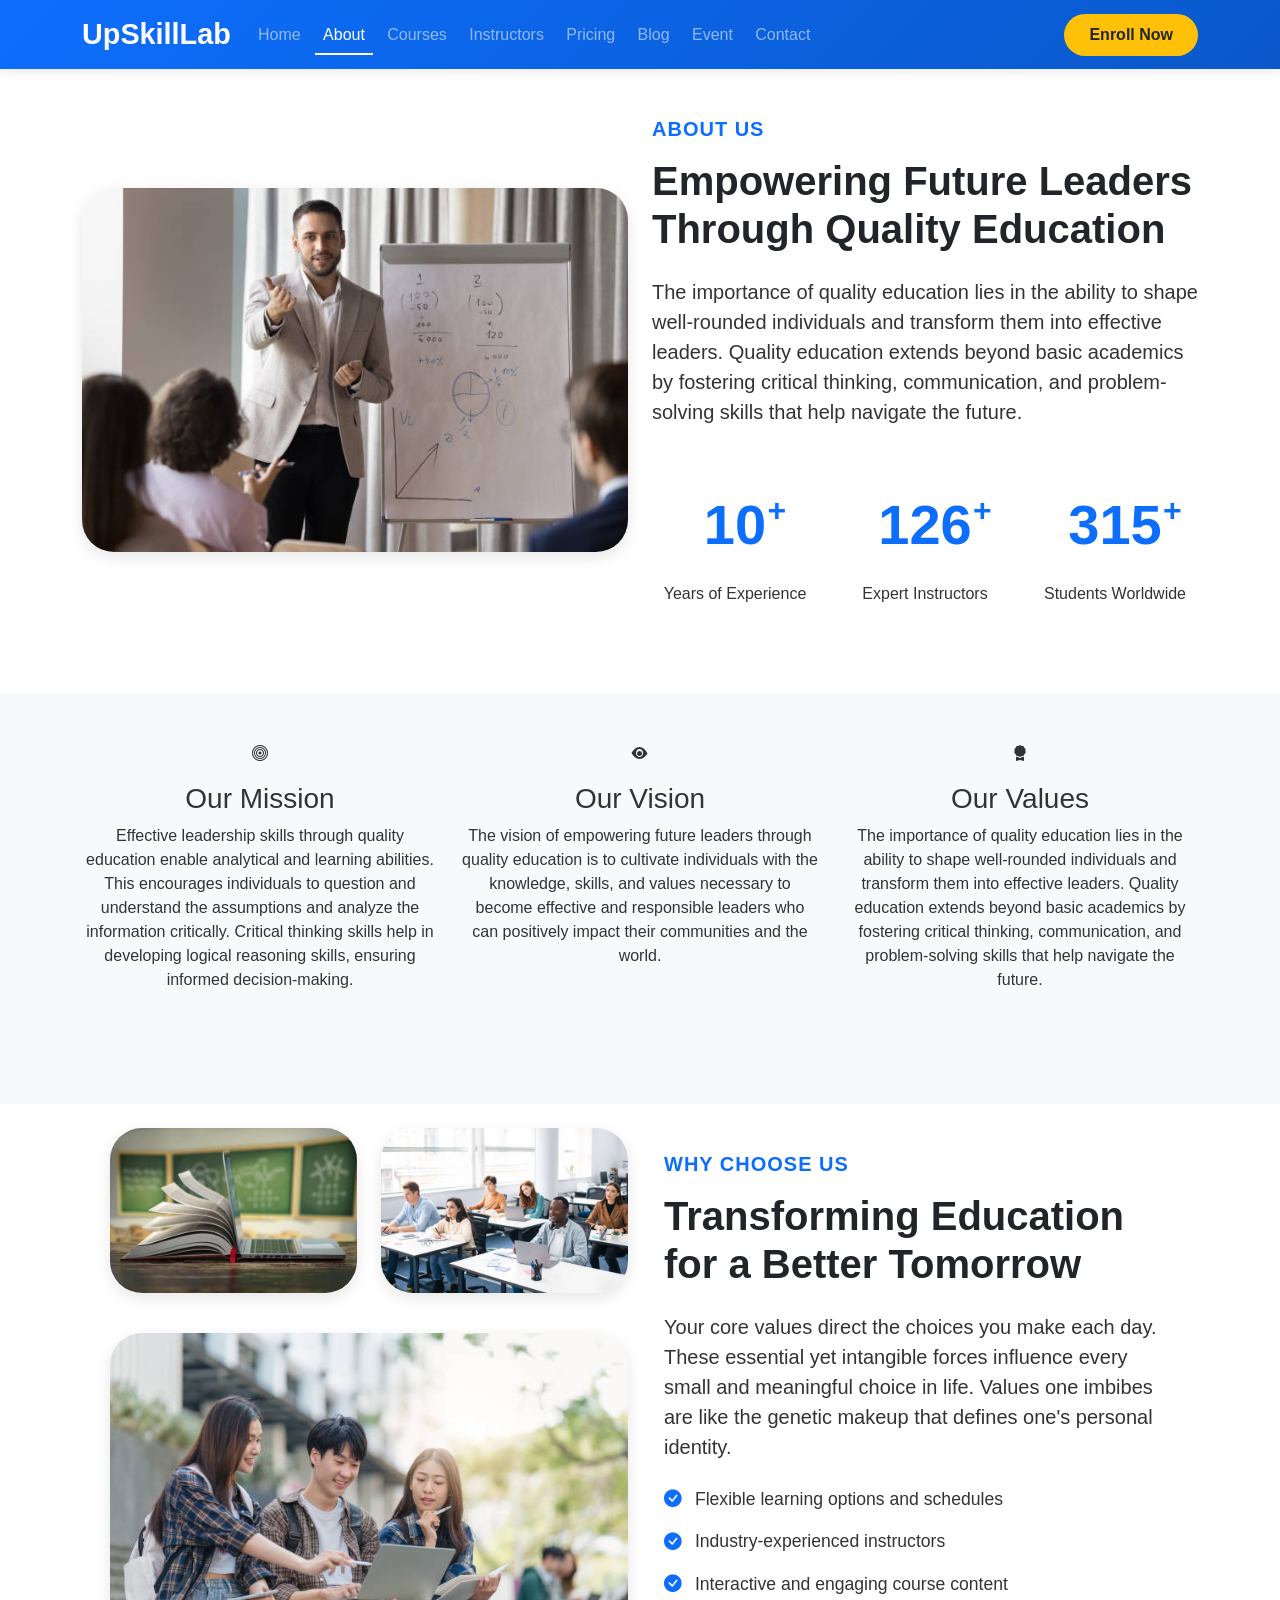
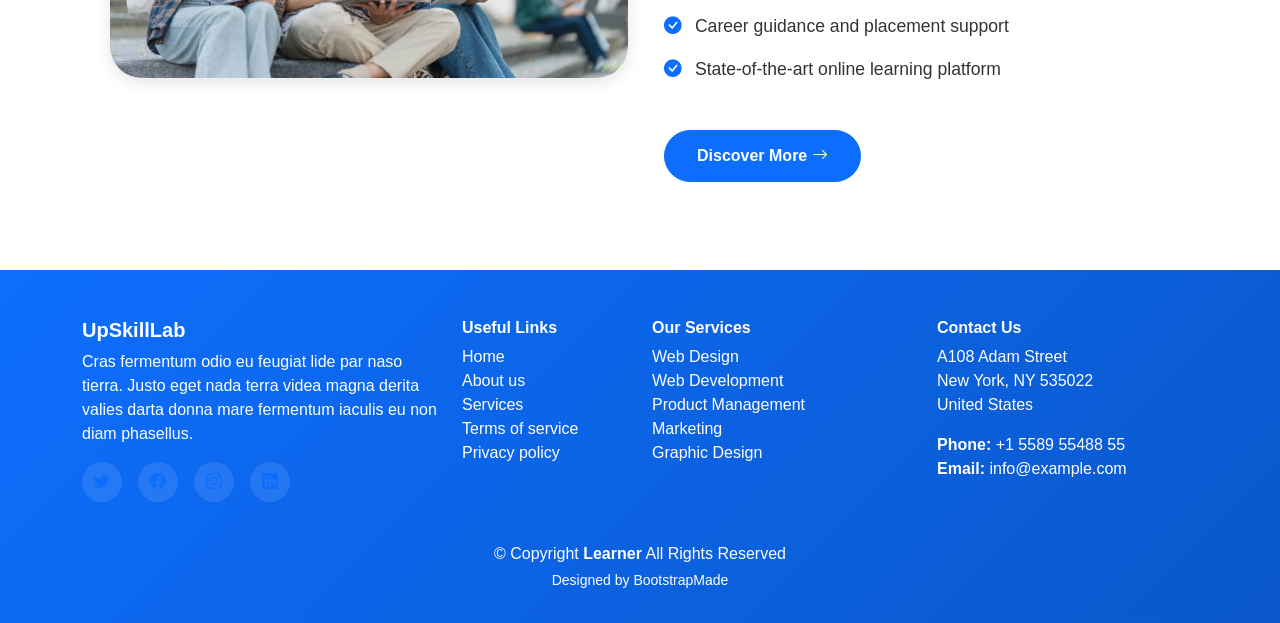
==== commit 7034c78b: "changed once" ====
--- a/about.html
+++ b/about.html
@@ -12,205 +12,8 @@
       rel="stylesheet"
       href="https://cdn.jsdelivr.net/npm/bootstrap-icons@1.13.1/font/bootstrap-icons.min.css"
     />
-    <style>
-      /* Custom CSS for enhanced styling */
-      :root {
-        --primary: #0d6efd;
-        --primary-dark: #0a58ca;
-        --secondary: #6c757d;
-        --light: #f8f9fa;
-        --dark: #212529;
-      }
-      
-      body {
-        font-family: 'Segoe UI', Tahoma, Geneva, Verdana, sans-serif;
-        color: #333;
-        overflow-x: hidden;
-      }
-      
-      /* Improved navbar */
-      .navbar {
-        box-shadow: 0 2px 10px rgba(0,0,0,0.1);
-        background: linear-gradient(135deg, var(--primary), var(--primary-dark)) !important;
-      }
-      
-      .navbar-brand {
-        font-size: 1.8rem;
-      }
-      
-      .nav-link {
-        font-weight: 500;
-        position: relative;
-        margin: 0 0.2rem;
-      }
-      
-      .nav-link::after {
-        content: '';
-        position: absolute;
-        bottom: 0;
-        left: 0;
-        width: 0;
-        height: 2px;
-        background-color: white;
-        transition: width 0.3s ease;
-      }
-      
-      .nav-link:hover::after,
-      .nav-link.active::after {
-        width: 100%;
-      }
-      
-      .btn-enroll {
-        background-color: #ffc107;
-        color: var(--dark);
-        font-weight: 600;
-        padding: 0.5rem 1.5rem;
-        border-radius: 50px;
-        transition: all 0.3s ease;
-      }
-      
-      .btn-enroll:hover {
-        transform: translateY(-3px);
-        box-shadow: 0 4px 8px rgba(0,0,0,0.15);
-      }
-      
-      /* Hero section improvements */
-      h1 {
-        font-weight: 700;
-        margin-bottom: 1.5rem;
-        color: var(--dark);
-      }
-      
-      h5.text-primary {
-        letter-spacing: 1px;
-        margin-bottom: 1rem;
-      }
-      
-      /* Mission/Vision section */
-      .centre {
-        text-align: center;
-      }
-      
-      .centre i {
-        font-size: 2.5rem;
-        color: var(--primary);
-        margin-bottom: 1.5rem;
-        display: inline-block;
-        padding: 1.5rem;
-        background-color: rgba(13, 110, 253, 0.1);
-        border-radius: 50%;
-        transition: all 0.3s ease;
-      }
-      
-      .centre:hover i {
-        transform: scale(1.1) rotate(5deg);
-        background-color: rgba(13, 110, 253, 0.2);
-      }
-      
-      /* Why choose us section */
-      #dotnone {
-        list-style: none;
-        padding-left: 0;
-      }
-      
-      #dotnone li {
-        padding: 0.5rem 0;
-        font-size: 1.1rem;
-      }
-      
-      /* Footer improvements */
-      .footer {
-        background: linear-gradient(135deg, var(--primary), var(--primary-dark)) !important;
-        margin-top: 4rem;
-      }
-      
-      .social-icon {
-        display: inline-flex;
-        align-items: center;
-        justify-content: center;
-        width: 40px;
-        height: 40px;
-        border-radius: 50%;
-        background-color: rgba(255, 255, 255, 0.1);
-        transition: all 0.3s ease;
-      }
-      
-      .social-icon:hover {
-        background-color: rgba(255, 255, 255, 0.2);
-        transform: translateY(-3px);
-      }
-      
-      /* Animations */
-      .hidden {
-        opacity: 0;
-        transform: translateY(30px);
-        transition: all 0.8s ease;
-      }
-      
-      .show {
-        opacity: 1;
-        transform: translateY(0);
-      }
-      
-      /* Stats counter */
-      .col-md-4 h1 {
-        font-size: 3.5rem;
-        font-weight: 800;
-        position: relative;
-        display: inline-block;
-      }
-      
-      .col-md-4 h1::after {
-        content: '+';
-        position: absolute;
-        top: 0;
-        right: -20px;
-        font-size: 2rem;
-      }
-      
-      .col-md-4:nth-child(3) h1::after {
-        content: '+';
-      }
-      
-      /* Image styling */
-      img.rounded-5 {
-        box-shadow: 0 5px 15px rgba(0,0,0,0.1);
-        transition: all 0.5s ease;
-      }
-      
-      img.rounded-5:hover {
-        transform: scale(1.02);
-        box-shadow: 0 8px 25px rgba(0,0,0,0.15);
-      }
-      
-      /* Button styling */
-      .btn-primary {
-        padding: 0.8rem 2rem;
-        font-weight: 600;
-        transition: all 0.3s ease;
-      }
-      
-      .btn-primary:hover {
-        transform: translateY(-3px);
-        box-shadow: 0 5px 15px rgba(13, 110, 253, 0.4);
-      }
-      
-      /* Responsive adjustments */
-      @media (max-width: 768px) {
-        h1 {
-          font-size: 2rem;
-        }
-        
-        .centre i {
-          font-size: 2rem;
-          padding: 1rem;
-        }
-        
-        .col-md-4 h1 {
-          font-size: 2.5rem;
-        }
-      }
-    </style>
+    <link rel="stylesheet" href="css/about.css">
+
   </head>
   <body>
     <header class="sticky-top">
@@ -242,7 +45,7 @@
         <div class="row align-items-center">
           <div class="col-md-6 mt-4">
             <img
-              src="image/education.png"
+              src="image/aboutintroctor2.jpg"
               class="rounded-5 img-fluid"
               alt="Education Image"
             />
@@ -320,13 +123,13 @@
           <div class="col-md-6">
             <div class="row mb-4">
               <div class="col-md-6 mb-3">
-                <img src="image/book.png" class="rounded-5 img-fluid"  width="100%" alt="Book Image">
+                <img src="image/aboutbook.jpg" class="rounded-5 img-fluid"  width="100%" alt="Book Image">
               </div>
               <div class="col-md-6 mb-3">
-                <img src="image/students-3.png" class="rounded-5 img-fluid"  width="100%" alt="Students Image">
-              </div>
-            </div>
-            <img src="image/campus-8.png" class="rounded-5 img-fluid" alt="Campus Image" width="100%">
+                <img src="image/aboutstudent.jpg" class="rounded-5 img-fluid"  width="100%" alt="Students Image">
+              </div>
+            </div>
+            <img src="image/aboutcampus.jpg" class="rounded-5 img-fluid" alt="Campus Image" width="100%">
           </div>
           <div class="col-md-6 p-4">
             <h5 class="text-primary"><b>WHY CHOOSE US</b></h5>
--- a/css/about.css
+++ b/css/about.css
@@ -0,0 +1,196 @@
+:root {
+        --primary: #0d6efd;
+        --primary-dark: #0a58ca;
+        --secondary: #6c757d;
+        --light: #f8f9fa;
+        --dark: #212529;
+      }
+      
+      body {
+        font-family: 'Segoe UI', Tahoma, Geneva, Verdana, sans-serif;
+        color: #333;
+        overflow-x: hidden;
+      }
+      
+      /* Improved navbar */
+      .navbar {
+        box-shadow: 0 2px 10px rgba(0,0,0,0.1);
+        background: linear-gradient(135deg, var(--primary), var(--primary-dark)) !important;
+      }
+      
+      .navbar-brand {
+        font-size: 1.8rem;
+      }
+      
+      .nav-link {
+        font-weight: 500;
+        position: relative;
+        margin: 0 0.2rem;
+      }
+      
+      .nav-link::after {
+        content: '';
+        position: absolute;
+        bottom: 0;
+        left: 0;
+        width: 0;
+        height: 2px;
+        background-color: white;
+        transition: width 0.3s ease;
+      }
+      
+      .nav-link:hover::after,
+      .nav-link.active::after {
+        width: 100%;
+      }
+      
+      .btn-enroll {
+        background-color: #ffc107;
+        color: var(--dark);
+        font-weight: 600;
+        padding: 0.5rem 1.5rem;
+        border-radius: 50px;
+        transition: all 0.3s ease;
+      }
+      
+      .btn-enroll:hover {
+        transform: translateY(-3px);
+        box-shadow: 0 4px 8px rgba(0,0,0,0.15);
+      }
+      
+      /* Hero section improvements */
+      h1 {
+        font-weight: 700;
+        margin-bottom: 1.5rem;
+        color: var(--dark);
+      }
+      
+      h5.text-primary {
+        letter-spacing: 1px;
+        margin-bottom: 1rem;
+      }
+      
+      /* Mission/Vision section */
+      .centre {
+        text-align: center;
+      }
+      
+      .centre i {
+        font-size: 2.5rem;
+        color: var(--primary);
+        margin-bottom: 1.5rem;
+        display: inline-block;
+        padding: 1.5rem;
+        background-color: rgba(13, 110, 253, 0.1);
+        border-radius: 50%;
+        transition: all 0.3s ease;
+      }
+      
+      .centre:hover i {
+        transform: scale(1.1) rotate(5deg);
+        background-color: rgba(13, 110, 253, 0.2);
+      }
+      
+      /* Why choose us section */
+      #dotnone {
+        list-style: none;
+        padding-left: 0;
+      }
+      
+      #dotnone li {
+        padding: 0.5rem 0;
+        font-size: 1.1rem;
+      }
+      
+      /* Footer improvements */
+      .footer {
+        background: linear-gradient(135deg, var(--primary), var(--primary-dark)) !important;
+        margin-top: 4rem;
+      }
+      
+      .social-icon {
+        display: inline-flex;
+        align-items: center;
+        justify-content: center;
+        width: 40px;
+        height: 40px;
+        border-radius: 50%;
+        background-color: rgba(255, 255, 255, 0.1);
+        transition: all 0.3s ease;
+      }
+      
+      .social-icon:hover {
+        background-color: rgba(255, 255, 255, 0.2);
+        transform: translateY(-3px);
+      }
+      
+      /* Animations */
+      .hidden {
+        opacity: 0;
+        transform: translateY(30px);
+        transition: all 0.8s ease;
+      }
+      
+      .show {
+        opacity: 1;
+        transform: translateY(0);
+      }
+      
+      /* Stats counter */
+      .col-md-4 h1 {
+        font-size: 3.5rem;
+        font-weight: 800;
+        position: relative;
+        display: inline-block;
+      }
+      
+      .col-md-4 h1::after {
+        content: '+';
+        position: absolute;
+        top: 0;
+        right: -20px;
+        font-size: 2rem;
+      }
+      
+      .col-md-4:nth-child(3) h1::after {
+        content: '+';
+      }
+      
+      /* Image styling */
+      img.rounded-5 {
+        box-shadow: 0 5px 15px rgba(0,0,0,0.1);
+        transition: all 0.5s ease;
+      }
+      
+      img.rounded-5:hover {
+        transform: scale(1.02);
+        box-shadow: 0 8px 25px rgba(0,0,0,0.15);
+      }
+      
+      /* Button styling */
+      .btn-primary {
+        padding: 0.8rem 2rem;
+        font-weight: 600;
+        transition: all 0.3s ease;
+      }
+      
+      .btn-primary:hover {
+        transform: translateY(-3px);
+        box-shadow: 0 5px 15px rgba(13, 110, 253, 0.4);
+      }
+      
+      /* Responsive adjustments */
+      @media (max-width: 768px) {
+        h1 {
+          font-size: 2rem;
+        }
+        
+        .centre i {
+          font-size: 2rem;
+          padding: 1rem;
+        }
+        
+        .col-md-4 h1 {
+          font-size: 2.5rem;
+        }
+      }
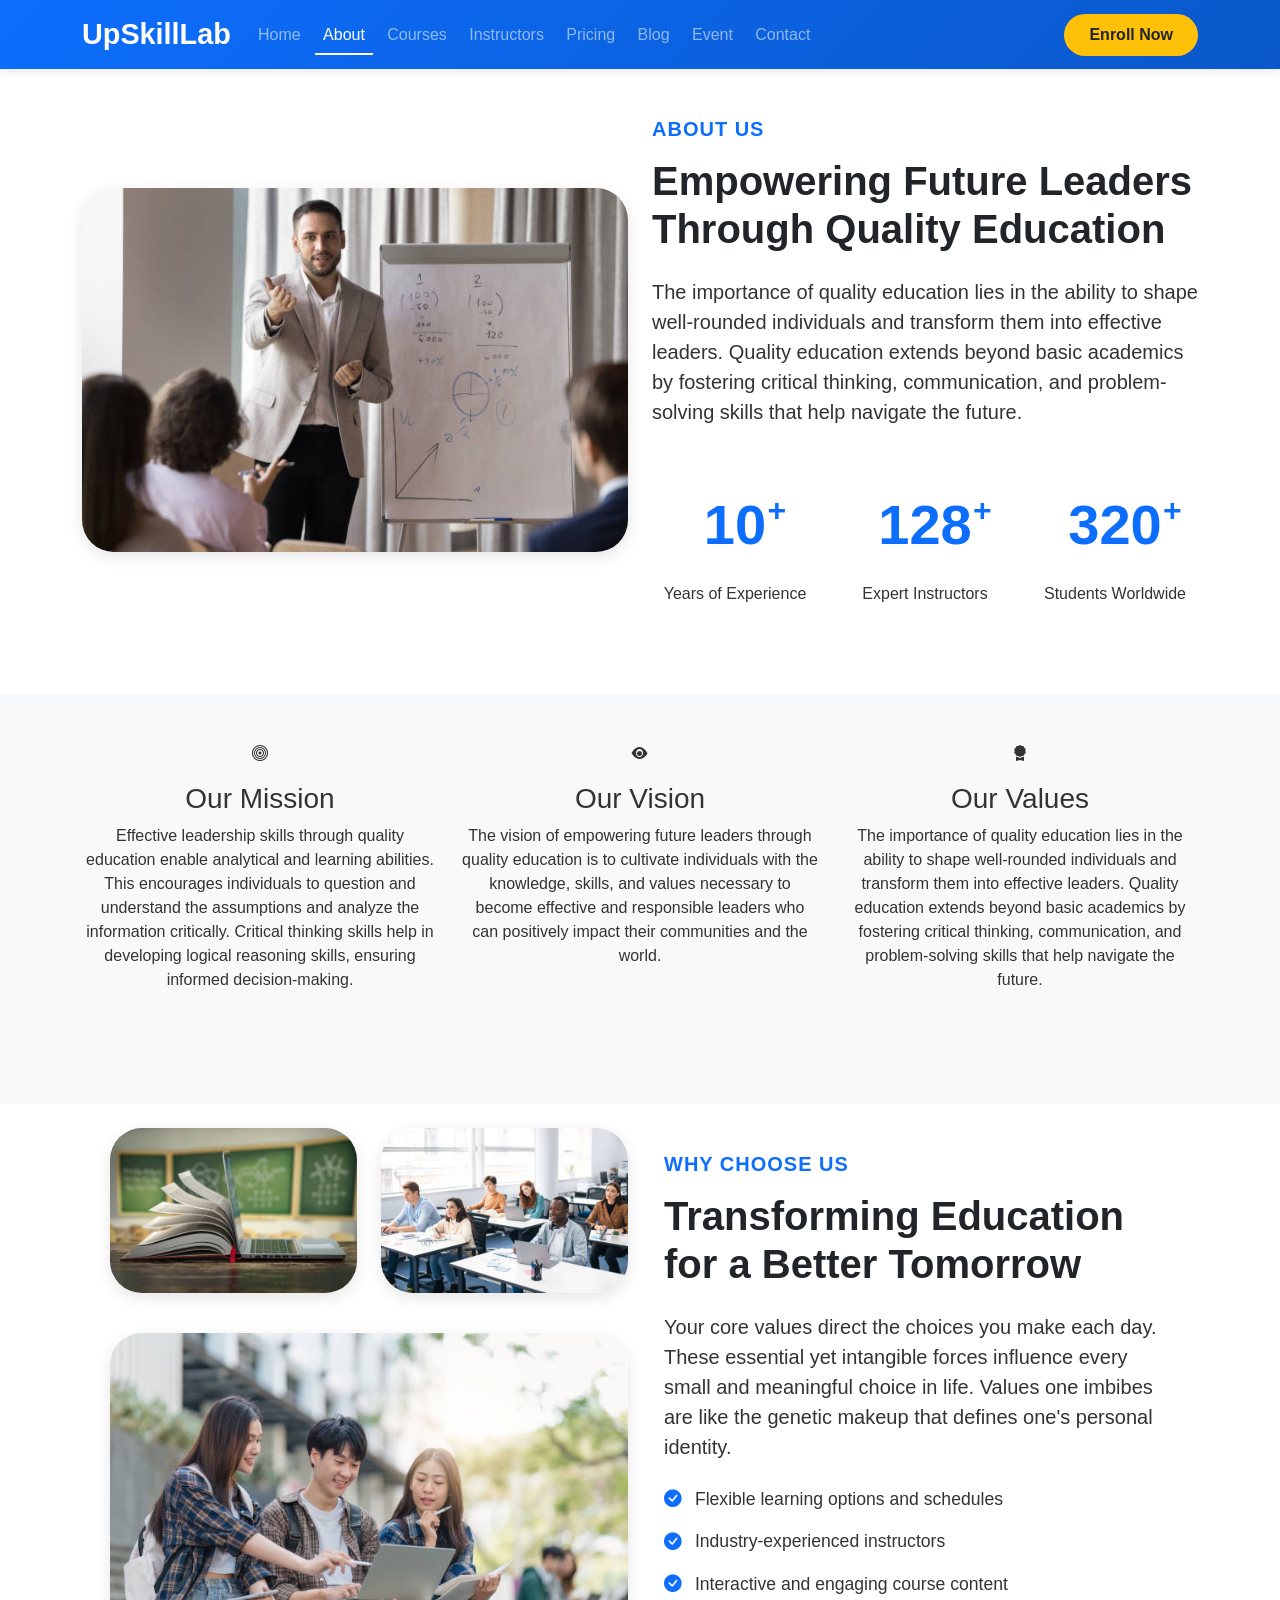
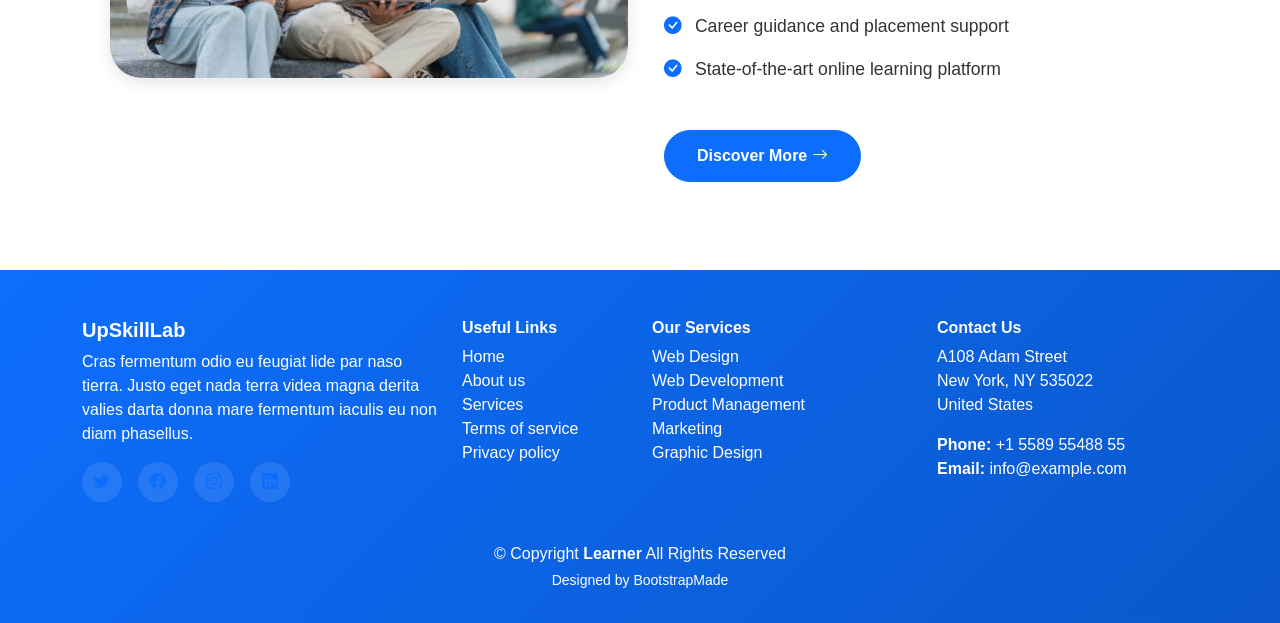
==== commit ce039aab: "Update about.html" ====
--- a/about.html
+++ b/about.html
@@ -7,37 +7,63 @@
     <!-- about page  -->
     <link
       href="https://cdn.jsdelivr.net/npm/bootstrap@5.3.7/dist/css/bootstrap.min.css"
-      rel="stylesheet"/>
+      rel="stylesheet"
+    />
     <link
       rel="stylesheet"
       href="https://cdn.jsdelivr.net/npm/bootstrap-icons@1.13.1/font/bootstrap-icons.min.css"
     />
-    <link rel="stylesheet" href="css/about.css">
-
+    <link rel="stylesheet" href="css/about.css" />
   </head>
   <body>
     <header class="sticky-top">
-        <nav class="navbar navbar-expand-lg navbar-dark sticky-top navbar bg-primary" data-bs-theme="dark">
-            <div class="container">
-                <a class="navbar-brand fw-bold" href="#">UpSkillLab</a>
-                <button class="navbar-toggler" type="button" data-bs-toggle="collapse" data-bs-target="#navbarNav">
-                    <span class="navbar-toggler-icon"></span>
-                </button>
-                <div class="collapse navbar-collapse" id="navbarNav">
-                    <ul class="navbar-nav me-auto  mb-lg-0">
-                         <li class="nav-item"><a class="nav-link " href="index.html">Home</a></li>
-                        <li class="nav-item"><a class="nav-link active" href="about.html">About</a></li>
-                        <li class="nav-item"><a class="nav-link" href="course.html">Courses</a></li>
-                        <li class="nav-item"><a class="nav-link" href="instroctor.html">Instructors</a></li>
-                        <li class="nav-item"><a class="nav-link" href="pricing.html">Pricing</a></li>
-                        <li class="nav-item"><a class="nav-link" href="blog.html">Blog</a></li>
-                        <li class="nav-item"><a class="nav-link" href="event.html">Event</a></li>
-                        <li class="nav-item"><a class="nav-link" href="contact.html">Contact</a></li>
-                    </ul>
-                    <a href="enroll.html" class="btn btn-enroll" target="_blank">Enroll Now</a>
-                </div>
-            </div>
-        </nav>
+      <nav
+        class="navbar navbar-expand-lg navbar-dark sticky-top navbar bg-primary"
+        data-bs-theme="dark"
+      >
+        <div class="container">
+          <a class="navbar-brand fw-bold" href="#">UpSkillLab</a>
+          <button
+            class="navbar-toggler"
+            type="button"
+            data-bs-toggle="collapse"
+            data-bs-target="#navbarNav"
+          >
+            <span class="navbar-toggler-icon"></span>
+          </button>
+          <div class="collapse navbar-collapse" id="navbarNav">
+            <ul class="navbar-nav me-auto mb-lg-0">
+              <li class="nav-item">
+                <a class="nav-link" href="index.html">Home</a>
+              </li>
+              <li class="nav-item">
+                <a class="nav-link active" href="about.html">About</a>
+              </li>
+              <li class="nav-item">
+                <a class="nav-link" href="course.html">Courses</a>
+              </li>
+              <li class="nav-item">
+                <a class="nav-link" href="instroctor.html">Instructors</a>
+              </li>
+              <li class="nav-item">
+                <a class="nav-link" href="pricing.html">Pricing</a>
+              </li>
+              <li class="nav-item">
+                <a class="nav-link" href="blog.html">Blog</a>
+              </li>
+              <li class="nav-item">
+                <a class="nav-link" href="event.html">Event</a>
+              </li>
+              <li class="nav-item">
+                <a class="nav-link" href="contact.html">Contact</a>
+              </li>
+            </ul>
+            <a href="enroll.html" class="btn btn-enroll" target="_blank"
+              >Enroll Now</a
+            >
+          </div>
+        </div>
+      </nav>
     </header>
 
     <section class="hidden">
@@ -109,7 +135,11 @@
             <div class="text-center"><i class="bi bi-award-fill"></i></div>
             <h3 class="text-center mt-3">Our Values</h3>
             <p class="text-center">
-              The importance of quality education lies in the ability to shape well-rounded individuals and transform them into effective leaders. Quality education extends beyond basic academics by fostering critical thinking, communication, and problem-solving skills that help navigate the future.
+              The importance of quality education lies in the ability to shape
+              well-rounded individuals and transform them into effective
+              leaders. Quality education extends beyond basic academics by
+              fostering critical thinking, communication, and problem-solving
+              skills that help navigate the future.
             </p>
           </div>
         </div>
@@ -117,125 +147,208 @@
     </section>
 
     <!-- last section in about page -->
-     <section class="hidden">
+    <section class="hidden">
       <div class="container">
         <div class="row mt-4 m-3">
           <div class="col-md-6">
             <div class="row mb-4">
               <div class="col-md-6 mb-3">
-                <img src="image/aboutbook.jpg" class="rounded-5 img-fluid"  width="100%" alt="Book Image">
+                <img
+                  src="image/aboutbook.jpg"
+                  class="rounded-5 img-fluid"
+                  width="100%"
+                  alt="Book Image"
+                />
               </div>
               <div class="col-md-6 mb-3">
-                <img src="image/aboutstudent.jpg" class="rounded-5 img-fluid"  width="100%" alt="Students Image">
+                <img
+                  src="image/aboutstudent.jpg"
+                  class="rounded-5 img-fluid"
+                  width="100%"
+                  alt="Students Image"
+                />
               </div>
             </div>
-            <img src="image/aboutcampus.jpg" class="rounded-5 img-fluid" alt="Campus Image" width="100%">
+            <img
+              src="image/aboutcampus.jpg"
+              class="rounded-5 img-fluid"
+              alt="Campus Image"
+              width="100%"
+            />
           </div>
           <div class="col-md-6 p-4">
             <h5 class="text-primary"><b>WHY CHOOSE US</b></h5>
-            <h1> <b>Transforming Education for a Better Tomorrow </b></h1>
-            <p class="fs-5">Your core values direct the choices you make each day. These essential yet intangible forces influence every small and meaningful choice in life. Values one imbibes are like the genetic makeup that defines one's personal identity.</p>
+            <h1><b>Transforming Education for a Better Tomorrow </b></h1>
+            <p class="fs-5">
+              Your core values direct the choices you make each day. These
+              essential yet intangible forces influence every small and
+              meaningful choice in life. Values one imbibes are like the genetic
+              makeup that defines one's personal identity.
+            </p>
             <ul id="dotnone">
-              <li><i class="bi bi-check-circle-fill text-primary me-2"></i> Flexible learning options and schedules</li>
-              <li><i class="bi bi-check-circle-fill text-primary me-2"></i> Industry-experienced instructors</li>
-              <li> <i class="bi bi-check-circle-fill text-primary me-2"> </i> Interactive and engaging course content</li>
-              <li> <i class="bi bi-check-circle-fill text-primary me-2"> </i> Career guidance and placement support</li>
-              <li> <i class="bi bi-check-circle-fill text-primary me-2"> </i> State-of-the-art online learning platform</li>
+              <li>
+                <i class="bi bi-check-circle-fill text-primary me-2"></i>
+                Flexible learning options and schedules
+              </li>
+              <li>
+                <i class="bi bi-check-circle-fill text-primary me-2"></i>
+                Industry-experienced instructors
+              </li>
+              <li>
+                <i class="bi bi-check-circle-fill text-primary me-2"> </i>
+                Interactive and engaging course content
+              </li>
+              <li>
+                <i class="bi bi-check-circle-fill text-primary me-2"> </i>
+                Career guidance and placement support
+              </li>
+              <li>
+                <i class="bi bi-check-circle-fill text-primary me-2"> </i>
+                State-of-the-art online learning platform
+              </li>
             </ul>
-            <a href="#" class="btn btn-primary mt-4 rounded-pill"> Discover More <i class="bi bi-arrow-right"></i> </a>
-          </div>
-        </div>
-      </div>
-     </section>
-
-     <footer class="footer text-white pt-5">
-        <div class="container">
-            <div class="row">
-                <div class="col-lg-4 col-md-6 mb-4">
-                    <h5 class="fw-bold">UpSkillLab</h5>
-                    <p>
-                        Cras fermentum odio eu feugiat lide par naso tierra. Justo eget nada terra videa magna derita
-                        valies darta donna mare fermentum iaculis eu non diam phasellus.
-                    </p>
-                    <div class="d-flex gap-3 mt-3">
-                        <a href="#" class="social-icon"><i class="bi bi-twitter"></i></a>
-                        <a href="#" class="social-icon"><i class="bi bi-facebook"></i></a>
-                        <a href="#" class="social-icon"><i class="bi bi-instagram"></i></a>
-                        <a href="#" class="social-icon"><i class="bi bi-linkedin"></i></a>
-                    </div>
-                </div>
-                <div class="col-lg-2 col-md-6 mb-4">
-                    <h6 class="fw-bold">Useful Links</h6>
-                    <ul class="list-unstyled">
-                        <li><a href="#" class="text-white text-decoration-none">Home</a></li>
-                        <li><a href="#" class="text-white text-decoration-none">About us</a></li>
-                        <li><a href="#" class="text-white text-decoration-none">Services</a></li>
-                        <li><a href="#" class="text-white text-decoration-none">Terms of service</a></li>
-                        <li><a href="#" class="text-white text-decoration-none">Privacy policy</a></li>
-                    </ul>
-                </div>
-                <div class="col-lg-3 col-md-6 mb-4">
-                    <h6 class="fw-bold">Our Services</h6>
-                    <ul class="list-unstyled">
-                        <li><a href="#" class="text-white text-decoration-none">Web Design</a></li>
-                        <li><a href="#" class="text-white text-decoration-none">Web Development</a></li>
-                        <li><a href="#" class="text-white text-decoration-none">Product Management</a></li>
-                        <li><a href="#" class="text-white text-decoration-none">Marketing</a></li>
-                        <li><a href="#" class="text-white text-decoration-none">Graphic Design</a></li>
-                    </ul>
-                </div>
-                <div class="col-lg-3 col-md-6 mb-4">
-                    <h6 class="fw-bold">Contact Us</h6>
-                    <p>A108 Adam Street<br>New York, NY 535022<br>United States</p>
-                    <p><strong>Phone:</strong> +1 5589 55488 55<br>
-                        <strong>Email:</strong> info@example.com
-                    </p>
-                </div>
+            <a href="#" class="btn btn-primary mt-4 rounded-pill">
+              Discover More <i class="bi bi-arrow-right"></i>
+            </a>
+          </div>
+        </div>
+      </div>
+    </section>
+
+    <footer class="footer text-white pt-5">
+      <div class="container">
+        <div class="row">
+          <div class="col-lg-4 col-md-6 mb-4">
+            <h5 class="fw-bold">UpSkillLab</h5>
+            <p>
+              Cras fermentum odio eu feugiat lide par naso tierra. Justo eget
+              nada terra videa magna derita valies darta donna mare fermentum
+              iaculis eu non diam phasellus.
+            </p>
+            <div class="d-flex gap-3 mt-3">
+              <a href="#" class="social-icon"><i class="bi bi-twitter"></i></a>
+              <a href="#" class="social-icon"><i class="bi bi-facebook"></i></a>
+              <a href="#" class="social-icon"
+                ><i class="bi bi-instagram"></i
+              ></a>
+              <a href="#" class="social-icon"><i class="bi bi-linkedin"></i></a>
             </div>
-        </div>
-        <div class="footer-bottom text-center py-3">
-            <p class="mb-1">© Copyright <strong>Learner</strong> All Rights Reserved</p>
-            <p class="small">Designed by <a href="#" class="text-white text-decoration-none">BootstrapMade</a></p>
-        </div>
+          </div>
+          <div class="col-lg-2 col-md-6 mb-4">
+            <h6 class="fw-bold">Useful Links</h6>
+            <ul class="list-unstyled">
+              <li>
+                <a href="#" class="text-white text-decoration-none">Home</a>
+              </li>
+              <li>
+                <a href="#" class="text-white text-decoration-none">About us</a>
+              </li>
+              <li>
+                <a href="#" class="text-white text-decoration-none">Services</a>
+              </li>
+              <li>
+                <a href="#" class="text-white text-decoration-none"
+                  >Terms of service</a
+                >
+              </li>
+              <li>
+                <a href="#" class="text-white text-decoration-none"
+                  >Privacy policy</a
+                >
+              </li>
+            </ul>
+          </div>
+          <div class="col-lg-3 col-md-6 mb-4">
+            <h6 class="fw-bold">Our Services</h6>
+            <ul class="list-unstyled">
+              <li>
+                <a href="#" class="text-white text-decoration-none"
+                  >Web Design</a
+                >
+              </li>
+              <li>
+                <a href="#" class="text-white text-decoration-none"
+                  >Web Development</a
+                >
+              </li>
+              <li>
+                <a href="#" class="text-white text-decoration-none"
+                  >Product Management</a
+                >
+              </li>
+              <li>
+                <a href="#" class="text-white text-decoration-none"
+                  >Marketing</a
+                >
+              </li>
+              <li>
+                <a href="#" class="text-white text-decoration-none"
+                  >Graphic Design</a
+                >
+              </li>
+            </ul>
+          </div>
+          <div class="col-lg-3 col-md-6 mb-4">
+            <h6 class="fw-bold">Contact Us</h6>
+            <p>A108 Adam Street<br />New York, NY 535022<br />United States</p>
+            <p>
+              <strong>Phone:</strong> +1 5589 55488 55<br />
+              <strong>Email:</strong> info@example.com
+            </p>
+          </div>
+        </div>
+      </div>
+      <div class="footer-bottom text-center py-3">
+        <p class="mb-1">
+          © Copyright <strong>Learner</strong> All Rights Reserved
+        </p>
+        <p class="small">
+          Designed by
+          <a href="#" class="text-white text-decoration-none">BootstrapMade</a>
+        </p>
+      </div>
     </footer>
 
     <script
       src="https://cdn.jsdelivr.net/npm/bootstrap@5.3.7/dist/js/bootstrap.bundle.min.js"
       integrity="sha384-ndDqU0Gzau9qJ1lfW4pNLlhNTkCfHzAVBReH9diLvGRem5+R9g2FzA8ZGN954O5Q"
-      crossorigin="anonymous">
-    </script>
-    
+      crossorigin="anonymous"
+    ></script>
+
     <script>
       // Intersection Observer for scroll animations
-      document.addEventListener('DOMContentLoaded', function() {
-        const observer = new IntersectionObserver((entries) => {
-          entries.forEach(entry => {
-            if (entry.isIntersecting) {
-              entry.target.classList.add('show');
-            }
-          });
-        }, {
-          threshold: 0.1
-        });
-
-        document.querySelectorAll('.hidden').forEach((el) => {
+      document.addEventListener("DOMContentLoaded", function () {
+        const observer = new IntersectionObserver(
+          (entries) => {
+            entries.forEach((entry) => {
+              if (entry.isIntersecting) {
+                entry.target.classList.add("show");
+              }
+            });
+          },
+          {
+            threshold: 0.1,
+          }
+        );
+
+        document.querySelectorAll(".hidden").forEach((el) => {
           observer.observe(el);
         });
 
         // Stats counter animation
-        const counters = document.querySelectorAll('.col-md-4 h1');
+        const counters = document.querySelectorAll(".col-md-4 h1");
         let started = false;
 
         function startCounters() {
           if (started) return;
           started = true;
-          
-          counters.forEach(counter => {
-            const target = +counter.innerText.replace('+', '');
+
+          counters.forEach((counter) => {
+            const target = +counter.innerText.replace("+", "");
             let count = 0;
             const duration = 2000;
             const increment = target / (duration / 20);
-            
+
             const updateCount = () => {
               if (count < target) {
                 count += increment;
@@ -245,22 +358,25 @@
                 counter.innerText = target;
               }
             };
-            
+
             updateCount();
           });
         }
 
         // Check if stats section is in view
-        const statsSection = document.querySelector('.row.pt-5');
-        const statsObserver = new IntersectionObserver((entries) => {
-          entries.forEach(entry => {
-            if (entry.isIntersecting) {
-              startCounters();
-            }
-          });
-        }, {
-          threshold: 0.5
-        });
+        const statsSection = document.querySelector(".row.pt-5");
+        const statsObserver = new IntersectionObserver(
+          (entries) => {
+            entries.forEach((entry) => {
+              if (entry.isIntersecting) {
+                startCounters();
+              }
+            });
+          },
+          {
+            threshold: 0.5,
+          }
+        );
 
         if (statsSection) {
           statsObserver.observe(statsSection);
@@ -268,4 +384,4 @@
       });
     </script>
   </body>
-</html>+</html>
